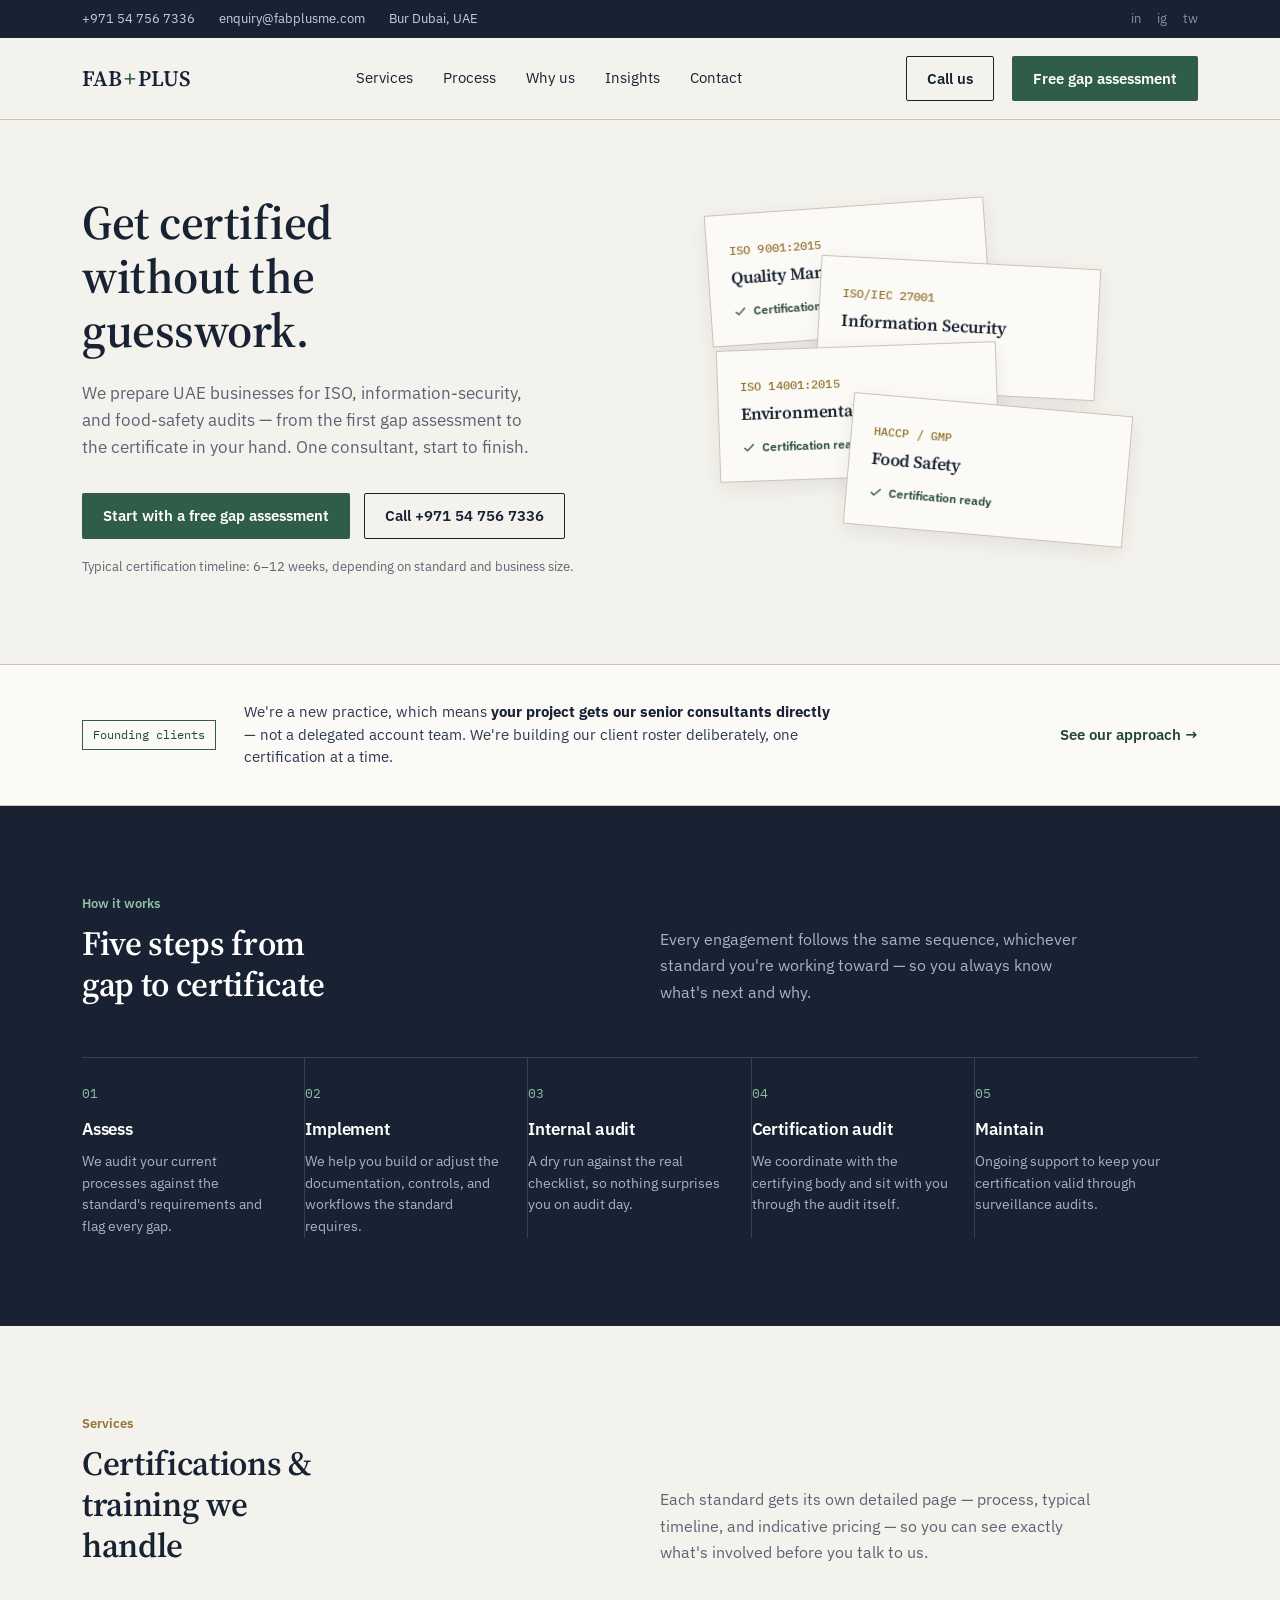
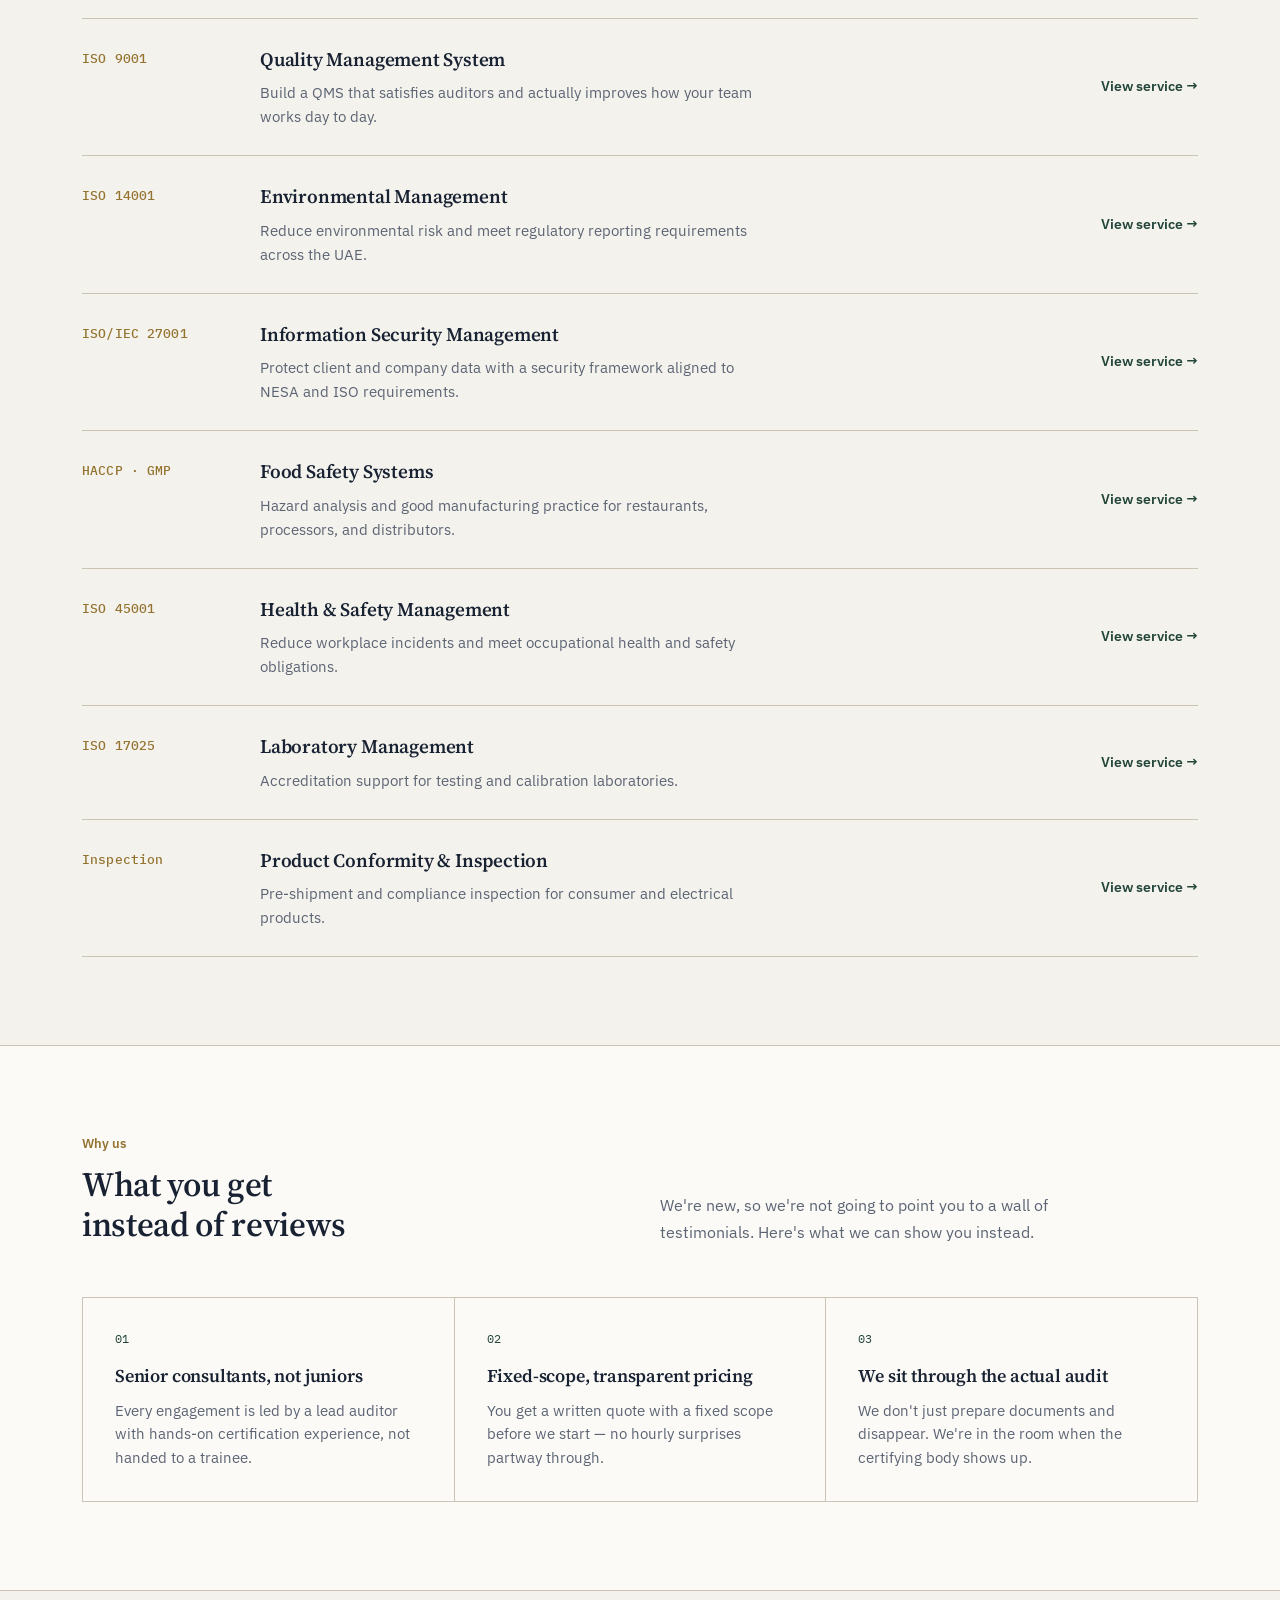
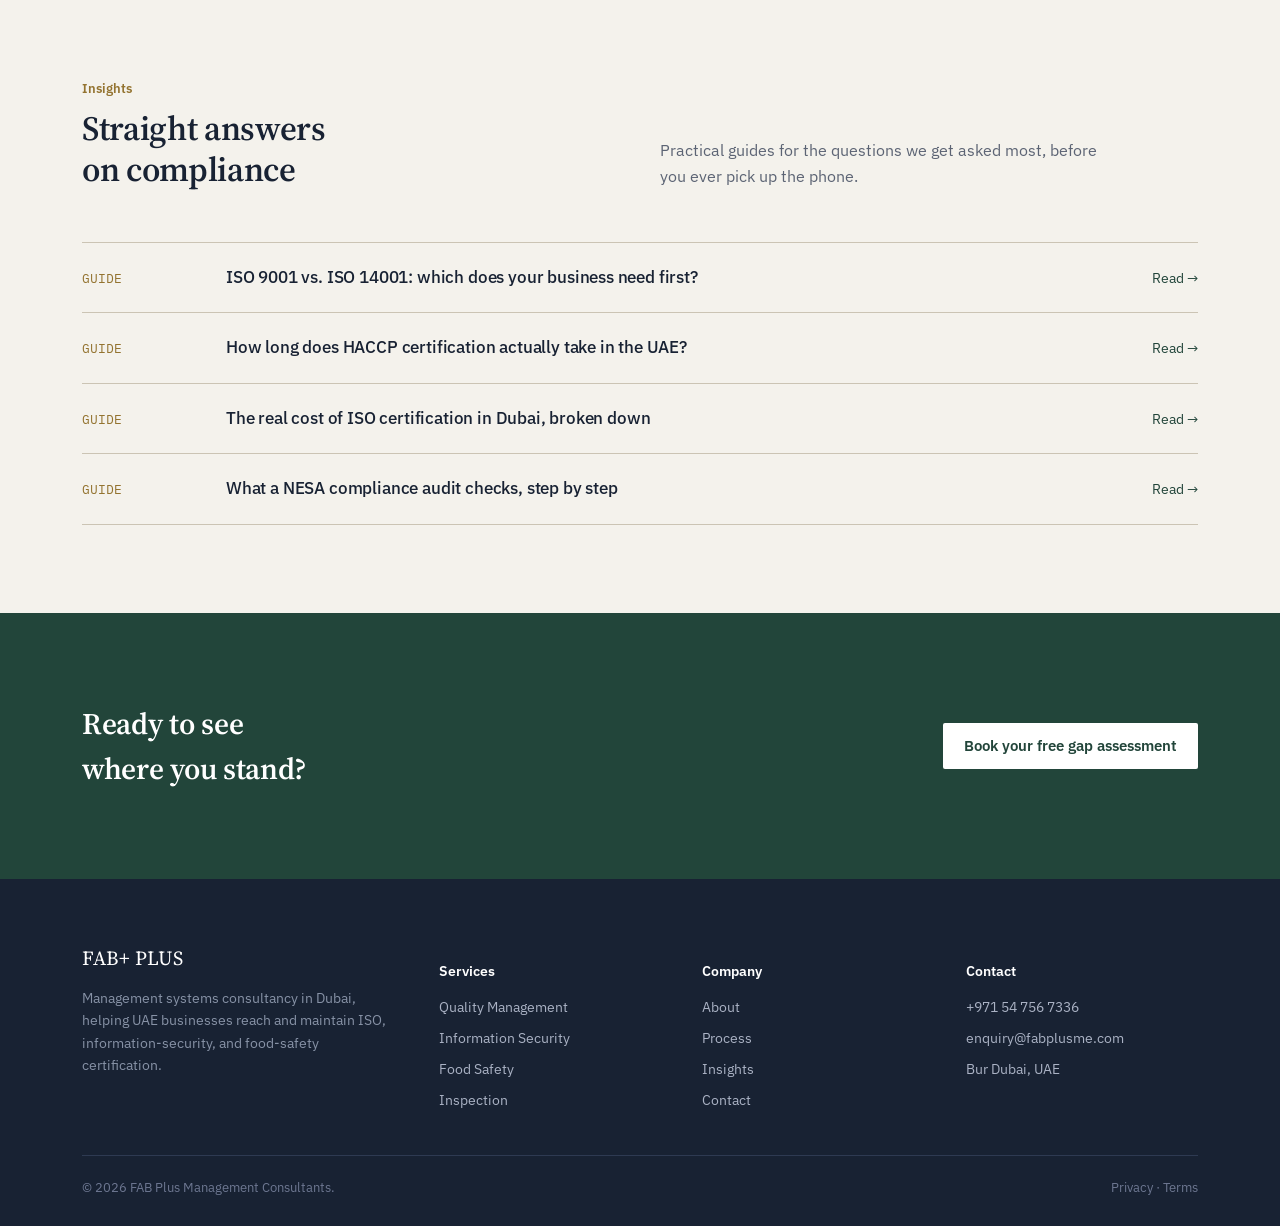
==== index.html @ d8e51ec4 "Add files via upload" ====
<!DOCTYPE html>
<html lang="en">
<head>
<meta charset="UTF-8">
<meta name="viewport" content="width=device-width, initial-scale=1">
<title>FAB Plus Management Consultants — ISO Certification &amp; Compliance, Dubai</title>
<style>
  @import url('https://fonts.googleapis.com/css2?family=Source+Serif+4:opsz,wght@8..60,400;8..60,500;8..60,600&family=IBM+Plex+Sans:wght@400;500;600&family=IBM+Plex+Mono:wght@500&display=swap');

  :root{
    --ink:#182233;
    --ink-soft:#2b3852;
    --paper:#F4F2EC;
    --paper-raised:#FBFAF6;
    --rule:#CBC4B4;
    --rule-soft:#DAD4C6;
    --green:#2F5D4A;
    --green-deep:#22453A;
    --brass:#93732F;
    --text-muted:#5C6474;
    --serif: "Source Serif 4", Georgia, serif;
    --sans: "IBM Plex Sans", -apple-system, sans-serif;
    --mono: "IBM Plex Mono", monospace;
    --maxw: 1180px;
  }

  *{box-sizing:border-box;}
  html{scroll-behavior:smooth;}
  body{
    margin:0;
    font-family:var(--sans);
    color:var(--ink);
    background:var(--paper);
    line-height:1.5;
    -webkit-font-smoothing:antialiased;
  }
  img,svg{display:block;max-width:100%;}
  a{color:inherit;}
  h1,h2,h3{font-family:var(--serif);font-weight:600;margin:0;letter-spacing:-0.01em;}
  p{margin:0;}
  .wrap{max-width:var(--maxw);margin:0 auto;padding:0 32px;}
  code, .code{font-family:var(--mono);font-weight:500;letter-spacing:0.01em;}

  a:focus-visible, button:focus-visible{
    outline:2px solid var(--green);
    outline-offset:3px;
  }

  @media (prefers-reduced-motion: reduce){
    *{animation:none !important; transition:none !important;}
  }

  /* ---------- Utility bar ---------- */
  .utility{
    background:var(--ink);
    color:#C9CFDC;
    font-size:13px;
  }
  .utility .wrap{
    display:flex;
    justify-content:space-between;
    align-items:center;
    padding-top:9px;
    padding-bottom:9px;
    flex-wrap:wrap;
    gap:8px;
  }
  .utility a{text-decoration:none;color:#C9CFDC;}
  .utility a:hover{color:#fff;}
  .utility-left{display:flex;gap:24px;flex-wrap:wrap;}
  .utility-right{display:flex;gap:16px;}
  .utility-right a{color:#8792A6;}
  .utility-right a:hover{color:#fff;}

  /* ---------- Header ---------- */
  header.main{
    background:var(--paper);
    border-bottom:1px solid var(--rule);
    position:sticky;
    top:0;
    z-index:50;
  }
  .nav{
    display:flex;
    align-items:center;
    justify-content:space-between;
    padding:18px 32px;
  }
  .logo{
    font-family:var(--serif);
    font-size:22px;
    font-weight:600;
    display:flex;
    align-items:baseline;
    gap:2px;
    text-decoration:none;
  }
  .logo .plus{color:var(--green);}
  .navlinks{
    display:flex;
    gap:30px;
    list-style:none;
    margin:0;padding:0;
    font-size:15px;
  }
  .navlinks a{text-decoration:none;}
  .navlinks a:hover{color:var(--green-deep);}
  .nav-cta{
    display:flex;align-items:center;gap:18px;
  }
  .btn{
    display:inline-block;
    font-family:var(--sans);
    font-size:14.5px;
    font-weight:600;
    padding:11px 20px;
    border-radius:2px;
    text-decoration:none;
    border:1px solid transparent;
    cursor:pointer;
  }
  .btn-primary{background:var(--green);color:#fff;}
  .btn-primary:hover{background:var(--green-deep);}
  .btn-ghost{background:transparent;border-color:var(--ink);color:var(--ink);}
  .btn-ghost:hover{background:var(--ink);color:#fff;}
  .menu-toggle{display:none;background:none;border:none;cursor:pointer;padding:6px;}
  .menu-toggle span{display:block;width:22px;height:2px;background:var(--ink);margin:5px 0;}

  /* ---------- Hero ---------- */
  .hero{
    padding:76px 0 88px;
    border-bottom:1px solid var(--rule);
  }
  .hero .wrap{
    display:grid;
    grid-template-columns:1.05fr 0.95fr;
    gap:64px;
    align-items:center;
  }
  .hero h1{
    font-size:48px;
    line-height:1.12;
    max-width:12ch;
  }
  .hero .sub{
    margin-top:22px;
    font-size:17px;
    color:var(--text-muted);
    max-width:46ch;
    line-height:1.6;
  }
  .hero .ctas{
    margin-top:32px;
    display:flex;
    gap:14px;
    flex-wrap:wrap;
  }
  .hero .fine{
    margin-top:18px;
    font-size:13px;
    color:var(--text-muted);
  }

  /* certificate stack */
  .cert-stack{
    position:relative;
    height:360px;
  }
  .cert-card{
    position:absolute;
    width:280px;
    background:var(--paper-raised);
    border:1px solid var(--rule);
    padding:22px 22px 20px;
    box-shadow:0 6px 18px rgba(24,34,51,0.08);
  }
  .cert-card .code{font-size:12px;color:var(--brass);}
  .cert-card h3{font-size:17px;margin-top:6px;line-height:1.3;}
  .cert-card .stamp{
    margin-top:14px;
    display:inline-flex;
    align-items:center;
    gap:6px;
    font-size:12px;
    color:var(--green-deep);
    font-weight:600;
  }
  .cert-card .stamp svg{width:14px;height:14px;}
  .cert-c1{top:0;left:10px;transform:rotate(-4deg);z-index:1;}
  .cert-c2{top:56px;left:120px;transform:rotate(3deg);z-index:2;}
  .cert-c3{top:140px;left:20px;transform:rotate(-2deg);z-index:3;}
  .cert-c4{top:198px;left:150px;transform:rotate(5deg);z-index:4;}

  @keyframes settle{
    from{opacity:0; transform:translateY(14px) rotate(var(--r,0deg));}
    to{opacity:1; transform:translateY(0) rotate(var(--r,0deg));}
  }
  .cert-c1{animation:settle .6s ease-out both; --r:-4deg;}
  .cert-c2{animation:settle .6s .08s ease-out both; --r:3deg;}
  .cert-c3{animation:settle .6s .16s ease-out both; --r:-2deg;}
  .cert-c4{animation:settle .6s .24s ease-out both; --r:5deg;}

  /* ---------- Founding client band ---------- */
  .founding{
    background:var(--paper-raised);
    border-bottom:1px solid var(--rule);
    padding:36px 0;
  }
  .founding .wrap{
    display:flex;
    align-items:center;
    gap:28px;
    flex-wrap:wrap;
  }
  .founding-mark{
    font-family:var(--mono);
    font-size:12px;
    color:var(--green-deep);
    border:1px solid var(--green);
    padding:5px 10px;
    white-space:nowrap;
  }
  .founding p{
    font-size:15px;
    color:var(--ink-soft);
    max-width:66ch;
  }
  .founding p strong{color:var(--ink);}
  .founding-link{
    margin-left:auto;
    font-size:14.5px;
    font-weight:600;
    color:var(--green-deep);
    text-decoration:none;
    white-space:nowrap;
  }
  .founding-link:hover{text-decoration:underline;}

  /* ---------- Section shell ---------- */
  section{padding:88px 0;}
  .section-head{
    display:grid;
    grid-template-columns:1fr 1fr;
    gap:40px;
    margin-bottom:52px;
    align-items:end;
  }
  .section-head h2{font-size:34px;line-height:1.2;max-width:16ch;}
  .section-head .desc{font-size:16px;color:var(--text-muted);line-height:1.65;max-width:44ch;}
  .eyebrow{
    font-size:13px;
    color:var(--brass);
    font-weight:600;
    margin-bottom:10px;
    display:block;
  }

  /* ---------- Process ---------- */
  .process{background:var(--ink);color:#E7E9EE;}
  .process .section-head h2{color:#fff;}
  .process .section-head .desc{color:#AAB2C4;}
  .process .eyebrow{color:#8FBFA6;}
  .steps{
    display:grid;
    grid-template-columns:repeat(5,1fr);
    gap:0;
    border-top:1px solid #333F55;
  }
  .step{
    padding:26px 20px 0 0;
    border-right:1px solid #333F55;
  }
  .step:last-child{border-right:none;}
  .step .num{
    font-family:var(--mono);
    font-size:13px;
    color:#8FBFA6;
    display:block;
    margin-bottom:14px;
  }
  .step h3{font-size:17px;color:#fff;font-weight:600;font-family:var(--sans);}
  .step p{margin-top:8px;font-size:14px;color:#AAB2C4;line-height:1.55;}

  /* ---------- Services register ---------- */
  .register{border-top:1px solid var(--rule);}
  .reg-row{
    display:grid;
    grid-template-columns:150px 1fr 220px;
    gap:28px;
    padding:26px 0;
    border-bottom:1px solid var(--rule);
    align-items:start;
  }
  .reg-row .code{font-size:13px;color:var(--brass);padding-top:4px;}
  .reg-row h3{font-size:19px;margin-bottom:8px;}
  .reg-row p{font-size:15px;color:var(--text-muted);max-width:56ch;line-height:1.6;}
  .reg-row .reg-link{
    justify-self:end;
    align-self:center;
    font-size:14px;
    font-weight:600;
    color:var(--green-deep);
    text-decoration:none;
    white-space:nowrap;
  }
  .reg-row .reg-link:hover{text-decoration:underline;}

  /* ---------- Why / differentiators ---------- */
  .why{background:var(--paper-raised);border-top:1px solid var(--rule);border-bottom:1px solid var(--rule);}
  .why-grid{
    display:grid;
    grid-template-columns:repeat(3,1fr);
    gap:1px;
    background:var(--rule);
    border:1px solid var(--rule);
  }
  .why-item{background:var(--paper-raised);padding:32px;}
  .why-item h3{font-size:18px;margin-bottom:10px;}
  .why-item p{font-size:14.5px;color:var(--text-muted);line-height:1.6;}
  .why-item .idx{font-family:var(--mono);font-size:12px;color:var(--green-deep);display:block;margin-bottom:14px;}

  /* ---------- Insights ---------- */
  .insights-list{border-top:1px solid var(--rule);}
  .insight-row{
    display:grid;
    grid-template-columns:120px 1fr auto;
    gap:24px;
    padding:22px 0;
    border-bottom:1px solid var(--rule);
    align-items:baseline;
    text-decoration:none;
    color:var(--ink);
  }
  .insight-row .tag{font-size:12.5px;color:var(--brass);font-family:var(--mono);}
  .insight-row h3{font-size:17px;font-weight:500;font-family:var(--sans);}
  .insight-row .arrow{color:var(--green-deep);font-size:14px;}
  .insight-row:hover h3{text-decoration:underline;}

  /* ---------- CTA band ---------- */
  .cta-band{
    background:var(--green-deep);
    color:#fff;
    text-align:left;
  }
  .cta-band .wrap{
    display:flex;
    justify-content:space-between;
    align-items:center;
    gap:24px;
    flex-wrap:wrap;
  }
  .cta-band h2{color:#fff;font-size:30px;max-width:16ch;}
  .cta-band .btn-primary{background:#fff;color:var(--green-deep);}
  .cta-band .btn-primary:hover{background:#EFEDE5;}

  /* ---------- Footer ---------- */
  footer{background:var(--ink);color:#AAB2C4;padding:64px 0 28px;font-size:14px;}
  .foot-grid{
    display:grid;
    grid-template-columns:1.4fr 1fr 1fr 1fr;
    gap:32px;
    padding-bottom:44px;
    border-bottom:1px solid #2E3A52;
  }
  footer h4{color:#fff;font-family:var(--sans);font-size:13.5px;font-weight:600;margin-bottom:16px;}
  footer .foot-brand{font-family:var(--serif);font-size:20px;color:#fff;margin-bottom:14px;}
  footer .foot-desc{max-width:38ch;line-height:1.6;color:#8792A6;}
  footer ul{list-style:none;margin:0;padding:0;display:flex;flex-direction:column;gap:10px;}
  footer a{text-decoration:none;color:#AAB2C4;}
  footer a:hover{color:#fff;}
  .foot-bottom{
    display:flex;justify-content:space-between;
    padding-top:22px;flex-wrap:wrap;gap:10px;
    color:#6D7791;font-size:13px;
  }

  /* ---------- Responsive ---------- */
  @media (max-width:920px){
    .navlinks, .nav-cta .btn-ghost{display:none;}
    .menu-toggle{display:block;}
    .hero .wrap{grid-template-columns:1fr;}
    .cert-stack{height:300px;margin-top:24px;}
    .section-head{grid-template-columns:1fr;}
    .steps{grid-template-columns:repeat(2,1fr);}
    .step{border-right:none;border-bottom:1px solid #333F55;padding-bottom:22px;}
    .why-grid{grid-template-columns:1fr;}
    .foot-grid{grid-template-columns:1fr 1fr;}
    .reg-row{grid-template-columns:1fr;gap:8px;}
    .reg-row .reg-link{justify-self:start;}
  }
  @media (max-width:600px){
    .hero h1{font-size:36px;}
    .wrap{padding:0 20px;}
    .steps{grid-template-columns:1fr;}
    .foot-grid{grid-template-columns:1fr;}
    .insight-row{grid-template-columns:1fr;gap:6px;}
    .cta-band .wrap{flex-direction:column;align-items:flex-start;}
  }
</style>
</head>
<body>

<div class="utility">
  <div class="wrap">
    <div class="utility-left">
      <a href="tel:+971547567336">+971 54 756 7336</a>
      <a href="mailto:enquiry@fabplusme.com">enquiry@fabplusme.com</a>
      <span>Bur Dubai, UAE</span>
    </div>
    <div class="utility-right">
      <a href="#" aria-label="LinkedIn">in</a>
      <a href="#" aria-label="Instagram">ig</a>
      <a href="#" aria-label="Twitter">tw</a>
    </div>
  </div>
</div>

<header class="main">
  <nav class="nav wrap">
    <a href="#" class="logo">FAB<span class="plus">+</span> PLUS</a>
    <ul class="navlinks">
      <li><a href="#services">Services</a></li>
      <li><a href="#process">Process</a></li>
      <li><a href="#why">Why us</a></li>
      <li><a href="#insights">Insights</a></li>
      <li><a href="#contact">Contact</a></li>
    </ul>
    <div class="nav-cta">
      <a href="#contact" class="btn btn-ghost">Call us</a>
      <a href="#contact" class="btn btn-primary">Free gap assessment</a>
    </div>
    <button class="menu-toggle" aria-label="Open menu"><span></span><span></span><span></span></button>
  </nav>
</header>

<section class="hero">
  <div class="wrap">
    <div>
      <h1>Get certified without the guesswork.</h1>
      <p class="sub">We prepare UAE businesses for ISO, information-security, and food-safety audits — from the first gap assessment to the certificate in your hand. One consultant, start to finish.</p>
      <div class="ctas">
        <a href="#contact" class="btn btn-primary">Start with a free gap assessment</a>
        <a href="tel:+971547567336" class="btn btn-ghost">Call +971 54 756 7336</a>
      </div>
      <p class="fine">Typical certification timeline: 6–12 weeks, depending on standard and business size.</p>
    </div>

    <div class="cert-stack" aria-hidden="true">
      <div class="cert-card cert-c1">
        <span class="code">ISO 9001:2015</span>
        <h3>Quality Management</h3>
        <span class="stamp"><svg viewBox="0 0 24 24" fill="none" stroke="currentColor" stroke-width="2"><path d="M20 6L9 17l-5-5"/></svg> Certification ready</span>
      </div>
      <div class="cert-card cert-c2">
        <span class="code">ISO/IEC 27001</span>
        <h3>Information Security</h3>
        <span class="stamp"><svg viewBox="0 0 24 24" fill="none" stroke="currentColor" stroke-width="2"><path d="M20 6L9 17l-5-5"/></svg> Certification ready</span>
      </div>
      <div class="cert-card cert-c3">
        <span class="code">ISO 14001:2015</span>
        <h3>Environmental Mgmt.</h3>
        <span class="stamp"><svg viewBox="0 0 24 24" fill="none" stroke="currentColor" stroke-width="2"><path d="M20 6L9 17l-5-5"/></svg> Certification ready</span>
      </div>
      <div class="cert-card cert-c4">
        <span class="code">HACCP / GMP</span>
        <h3>Food Safety</h3>
        <span class="stamp"><svg viewBox="0 0 24 24" fill="none" stroke="currentColor" stroke-width="2"><path d="M20 6L9 17l-5-5"/></svg> Certification ready</span>
      </div>
    </div>
  </div>
</section>

<div class="founding">
  <div class="wrap">
    <span class="founding-mark">Founding clients</span>
    <p>We're a new practice, which means <strong>your project gets our senior consultants directly</strong> — not a delegated account team. We're building our client roster deliberately, one certification at a time.</p>
    <a href="#contact" class="founding-link">See our approach →</a>
  </div>
</div>

<section id="process" class="process">
  <div class="wrap">
    <div class="section-head">
      <div><span class="eyebrow">How it works</span><h2>Five steps from gap to certificate</h2></div>
      <p class="desc">Every engagement follows the same sequence, whichever standard you're working toward — so you always know what's next and why.</p>
    </div>
    <div class="steps">
      <div class="step"><span class="num">01</span><h3>Assess</h3><p>We audit your current processes against the standard's requirements and flag every gap.</p></div>
      <div class="step"><span class="num">02</span><h3>Implement</h3><p>We help you build or adjust the documentation, controls, and workflows the standard requires.</p></div>
      <div class="step"><span class="num">03</span><h3>Internal audit</h3><p>A dry run against the real checklist, so nothing surprises you on audit day.</p></div>
      <div class="step"><span class="num">04</span><h3>Certification audit</h3><p>We coordinate with the certifying body and sit with you through the audit itself.</p></div>
      <div class="step"><span class="num">05</span><h3>Maintain</h3><p>Ongoing support to keep your certification valid through surveillance audits.</p></div>
    </div>
  </div>
</section>

<section id="services">
  <div class="wrap">
    <div class="section-head">
      <div><span class="eyebrow">Services</span><h2>Certifications &amp; training we handle</h2></div>
      <p class="desc">Each standard gets its own detailed page — process, typical timeline, and indicative pricing — so you can see exactly what's involved before you talk to us.</p>
    </div>
    <div class="register">
      <div class="reg-row">
        <span class="code">ISO 9001</span>
        <div><h3>Quality Management System</h3><p>Build a QMS that satisfies auditors and actually improves how your team works day to day.</p></div>
        <a href="#" class="reg-link">View service →</a>
      </div>
      <div class="reg-row">
        <span class="code">ISO 14001</span>
        <div><h3>Environmental Management</h3><p>Reduce environmental risk and meet regulatory reporting requirements across the UAE.</p></div>
        <a href="#" class="reg-link">View service →</a>
      </div>
      <div class="reg-row">
        <span class="code">ISO/IEC 27001</span>
        <div><h3>Information Security Management</h3><p>Protect client and company data with a security framework aligned to NESA and ISO requirements.</p></div>
        <a href="#" class="reg-link">View service →</a>
      </div>
      <div class="reg-row">
        <span class="code">HACCP · GMP</span>
        <div><h3>Food Safety Systems</h3><p>Hazard analysis and good manufacturing practice for restaurants, processors, and distributors.</p></div>
        <a href="#" class="reg-link">View service →</a>
      </div>
      <div class="reg-row">
        <span class="code">ISO 45001</span>
        <div><h3>Health &amp; Safety Management</h3><p>Reduce workplace incidents and meet occupational health and safety obligations.</p></div>
        <a href="#" class="reg-link">View service →</a>
      </div>
      <div class="reg-row">
        <span class="code">ISO 17025</span>
        <div><h3>Laboratory Management</h3><p>Accreditation support for testing and calibration laboratories.</p></div>
        <a href="#" class="reg-link">View service →</a>
      </div>
      <div class="reg-row">
        <span class="code">Inspection</span>
        <div><h3>Product Conformity &amp; Inspection</h3><p>Pre-shipment and compliance inspection for consumer and electrical products.</p></div>
        <a href="#" class="reg-link">View service →</a>
      </div>
    </div>
  </div>
</section>

<section id="why" class="why">
  <div class="wrap">
    <div class="section-head">
      <div><span class="eyebrow">Why us</span><h2>What you get instead of reviews</h2></div>
      <p class="desc">We're new, so we're not going to point you to a wall of testimonials. Here's what we can show you instead.</p>
    </div>
    <div class="why-grid">
      <div class="why-item">
        <span class="idx">01</span>
        <h3>Senior consultants, not juniors</h3>
        <p>Every engagement is led by a lead auditor with hands-on certification experience, not handed to a trainee.</p>
      </div>
      <div class="why-item">
        <span class="idx">02</span>
        <h3>Fixed-scope, transparent pricing</h3>
        <p>You get a written quote with a fixed scope before we start — no hourly surprises partway through.</p>
      </div>
      <div class="why-item">
        <span class="idx">03</span>
        <h3>We sit through the actual audit</h3>
        <p>We don't just prepare documents and disappear. We're in the room when the certifying body shows up.</p>
      </div>
    </div>
  </div>
</section>

<section id="insights">
  <div class="wrap">
    <div class="section-head">
      <div><span class="eyebrow">Insights</span><h2>Straight answers on compliance</h2></div>
      <p class="desc">Practical guides for the questions we get asked most, before you ever pick up the phone.</p>
    </div>
    <div class="insights-list">
      <a href="#" class="insight-row">
        <span class="tag">GUIDE</span>
        <h3>ISO 9001 vs. ISO 14001: which does your business need first?</h3>
        <span class="arrow">Read →</span>
      </a>
      <a href="#" class="insight-row">
        <span class="tag">GUIDE</span>
        <h3>How long does HACCP certification actually take in the UAE?</h3>
        <span class="arrow">Read →</span>
      </a>
      <a href="#" class="insight-row">
        <span class="tag">GUIDE</span>
        <h3>The real cost of ISO certification in Dubai, broken down</h3>
        <span class="arrow">Read →</span>
      </a>
      <a href="#" class="insight-row">
        <span class="tag">GUIDE</span>
        <h3>What a NESA compliance audit checks, step by step</h3>
        <span class="arrow">Read →</span>
      </a>
    </div>
  </div>
</section>

<section class="cta-band">
  <div class="wrap">
    <h2>Ready to see where you stand?</h2>
    <a href="#contact" class="btn btn-primary">Book your free gap assessment</a>
  </div>
</section>

<footer id="contact">
  <div class="wrap">
    <div class="foot-grid">
      <div>
        <div class="foot-brand">FAB+ PLUS</div>
        <p class="foot-desc">Management systems consultancy in Dubai, helping UAE businesses reach and maintain ISO, information-security, and food-safety certification.</p>
      </div>
      <div>
        <h4>Services</h4>
        <ul>
          <li><a href="#">Quality Management</a></li>
          <li><a href="#">Information Security</a></li>
          <li><a href="#">Food Safety</a></li>
          <li><a href="#">Inspection</a></li>
        </ul>
      </div>
      <div>
        <h4>Company</h4>
        <ul>
          <li><a href="#">About</a></li>
          <li><a href="#">Process</a></li>
          <li><a href="#">Insights</a></li>
          <li><a href="#">Contact</a></li>
        </ul>
      </div>
      <div>
        <h4>Contact</h4>
        <ul>
          <li><a href="tel:+971547567336">+971 54 756 7336</a></li>
          <li><a href="mailto:enquiry@fabplusme.com">enquiry@fabplusme.com</a></li>
          <li>Bur Dubai, UAE</li>
        </ul>
      </div>
    </div>
    <div class="foot-bottom">
      <span>© 2026 FAB Plus Management Consultants.</span>
      <span>Privacy · Terms</span>
    </div>
  </div>
</footer>

</body>
</html>
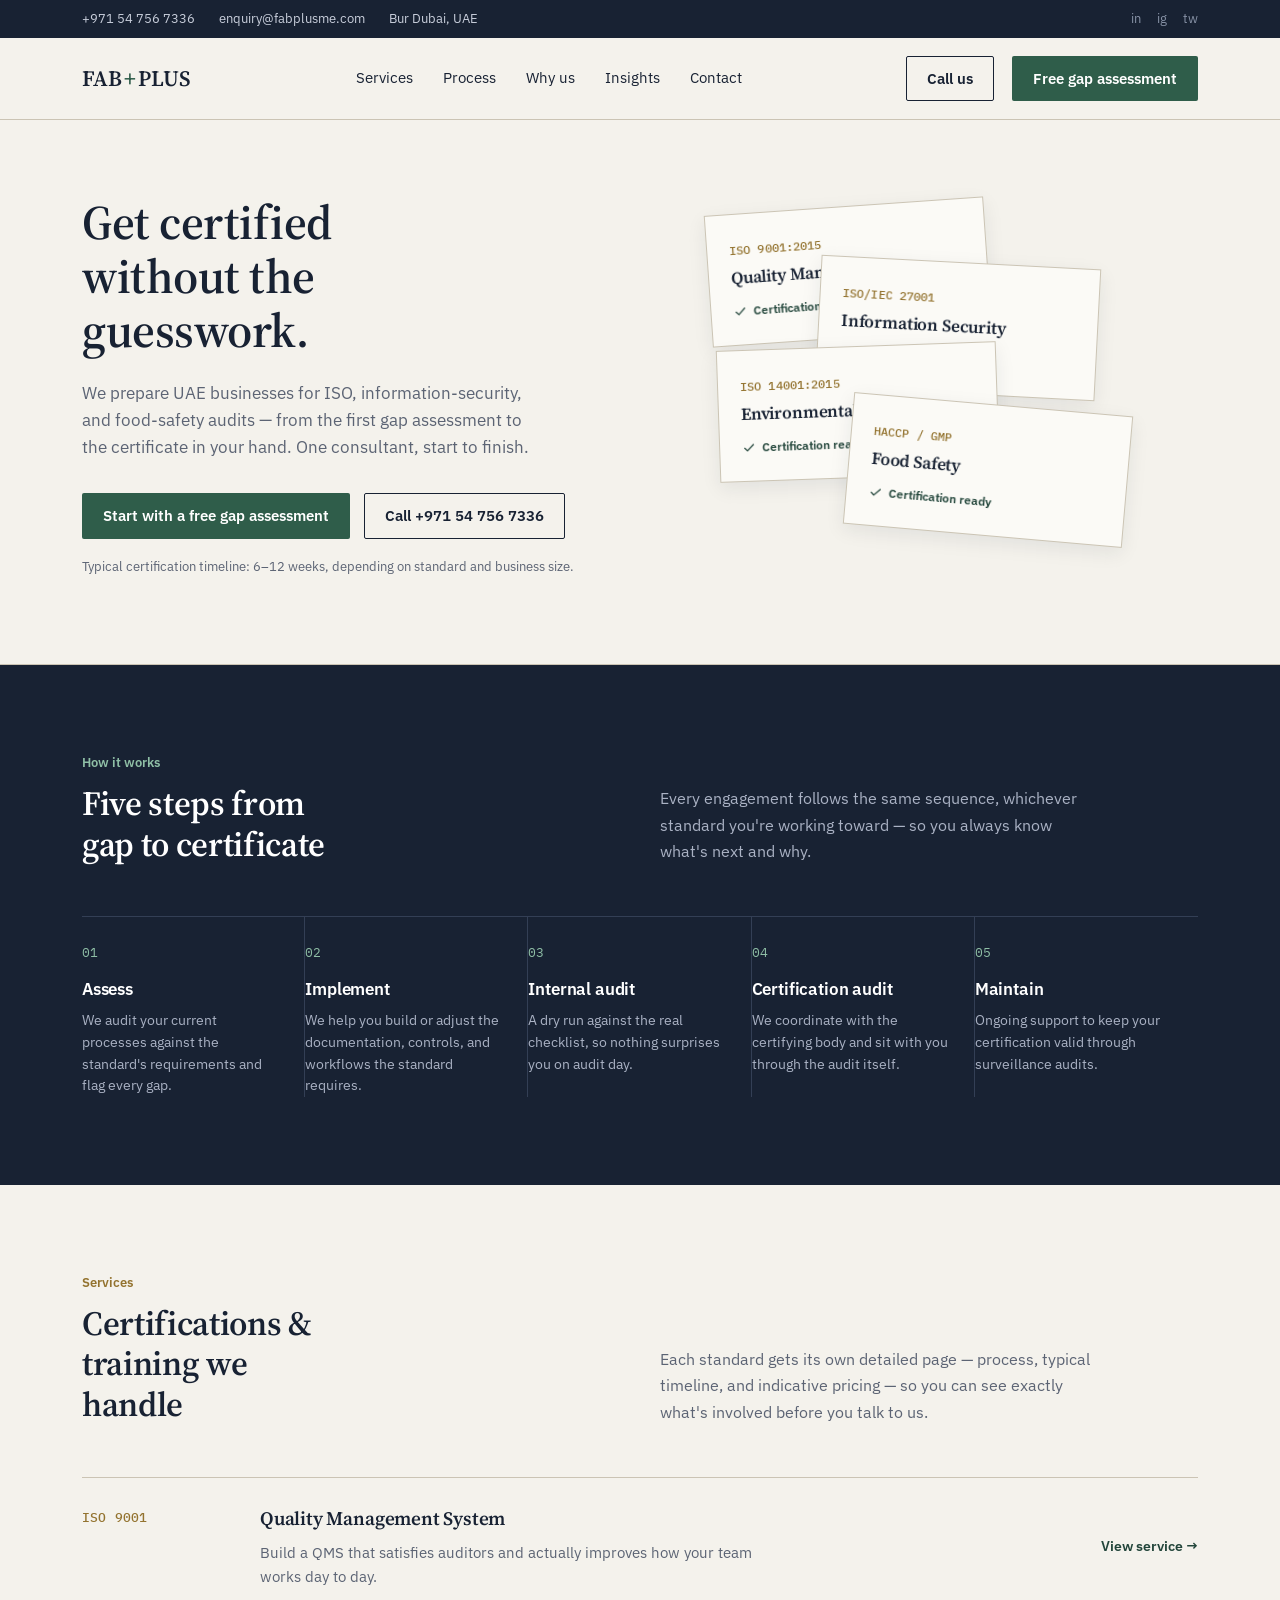
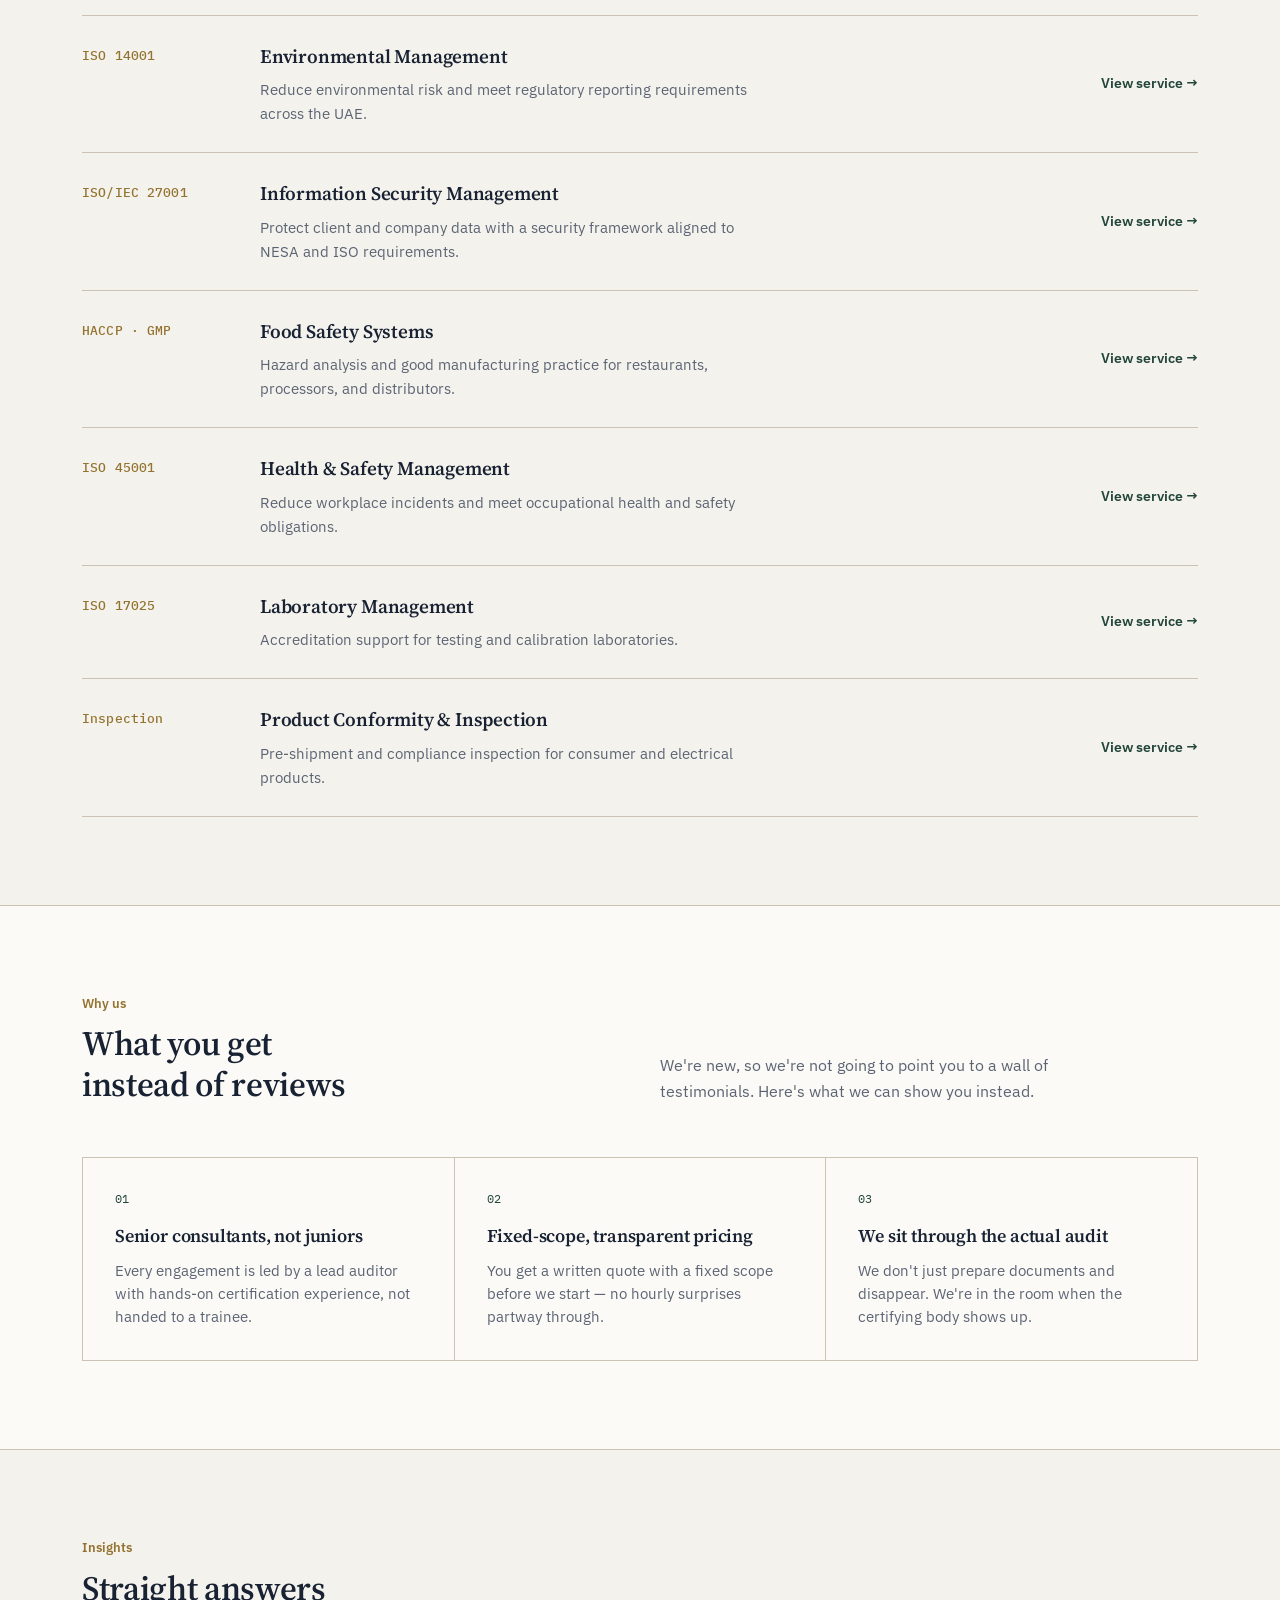
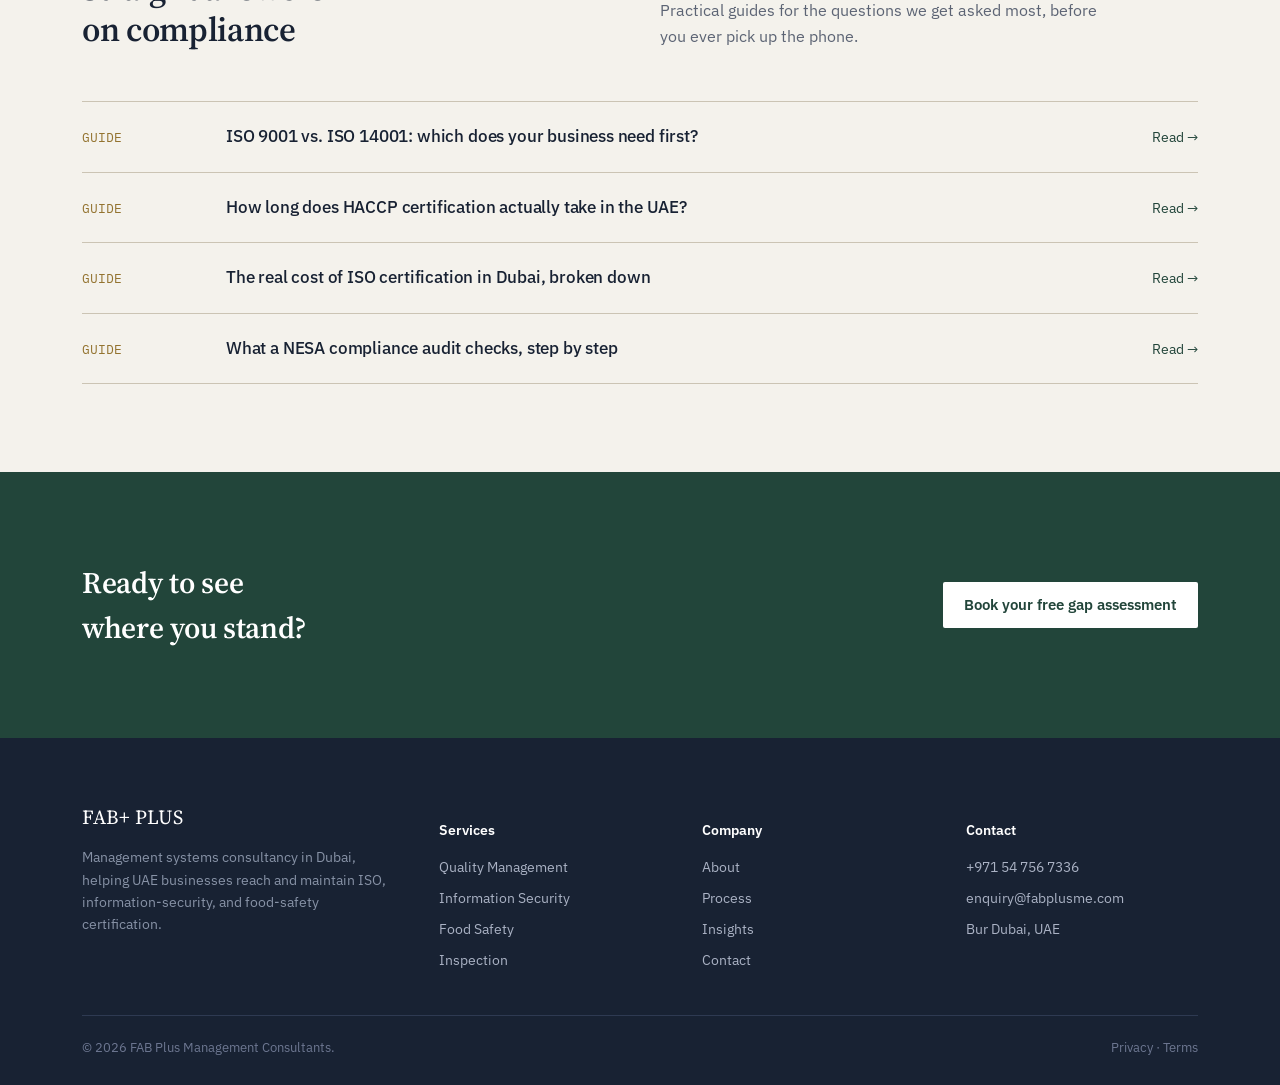
==== commit 6e489e70: "Add files via upload" ====
--- a/index.html
+++ b/index.html
@@ -4,399 +4,8 @@
 <meta charset="UTF-8">
 <meta name="viewport" content="width=device-width, initial-scale=1">
 <title>FAB Plus Management Consultants — ISO Certification &amp; Compliance, Dubai</title>
-<style>
-  @import url('https://fonts.googleapis.com/css2?family=Source+Serif+4:opsz,wght@8..60,400;8..60,500;8..60,600&family=IBM+Plex+Sans:wght@400;500;600&family=IBM+Plex+Mono:wght@500&display=swap');
-
-  :root{
-    --ink:#182233;
-    --ink-soft:#2b3852;
-    --paper:#F4F2EC;
-    --paper-raised:#FBFAF6;
-    --rule:#CBC4B4;
-    --rule-soft:#DAD4C6;
-    --green:#2F5D4A;
-    --green-deep:#22453A;
-    --brass:#93732F;
-    --text-muted:#5C6474;
-    --serif: "Source Serif 4", Georgia, serif;
-    --sans: "IBM Plex Sans", -apple-system, sans-serif;
-    --mono: "IBM Plex Mono", monospace;
-    --maxw: 1180px;
-  }
-
-  *{box-sizing:border-box;}
-  html{scroll-behavior:smooth;}
-  body{
-    margin:0;
-    font-family:var(--sans);
-    color:var(--ink);
-    background:var(--paper);
-    line-height:1.5;
-    -webkit-font-smoothing:antialiased;
-  }
-  img,svg{display:block;max-width:100%;}
-  a{color:inherit;}
-  h1,h2,h3{font-family:var(--serif);font-weight:600;margin:0;letter-spacing:-0.01em;}
-  p{margin:0;}
-  .wrap{max-width:var(--maxw);margin:0 auto;padding:0 32px;}
-  code, .code{font-family:var(--mono);font-weight:500;letter-spacing:0.01em;}
-
-  a:focus-visible, button:focus-visible{
-    outline:2px solid var(--green);
-    outline-offset:3px;
-  }
-
-  @media (prefers-reduced-motion: reduce){
-    *{animation:none !important; transition:none !important;}
-  }
-
-  /* ---------- Utility bar ---------- */
-  .utility{
-    background:var(--ink);
-    color:#C9CFDC;
-    font-size:13px;
-  }
-  .utility .wrap{
-    display:flex;
-    justify-content:space-between;
-    align-items:center;
-    padding-top:9px;
-    padding-bottom:9px;
-    flex-wrap:wrap;
-    gap:8px;
-  }
-  .utility a{text-decoration:none;color:#C9CFDC;}
-  .utility a:hover{color:#fff;}
-  .utility-left{display:flex;gap:24px;flex-wrap:wrap;}
-  .utility-right{display:flex;gap:16px;}
-  .utility-right a{color:#8792A6;}
-  .utility-right a:hover{color:#fff;}
-
-  /* ---------- Header ---------- */
-  header.main{
-    background:var(--paper);
-    border-bottom:1px solid var(--rule);
-    position:sticky;
-    top:0;
-    z-index:50;
-  }
-  .nav{
-    display:flex;
-    align-items:center;
-    justify-content:space-between;
-    padding:18px 32px;
-  }
-  .logo{
-    font-family:var(--serif);
-    font-size:22px;
-    font-weight:600;
-    display:flex;
-    align-items:baseline;
-    gap:2px;
-    text-decoration:none;
-  }
-  .logo .plus{color:var(--green);}
-  .navlinks{
-    display:flex;
-    gap:30px;
-    list-style:none;
-    margin:0;padding:0;
-    font-size:15px;
-  }
-  .navlinks a{text-decoration:none;}
-  .navlinks a:hover{color:var(--green-deep);}
-  .nav-cta{
-    display:flex;align-items:center;gap:18px;
-  }
-  .btn{
-    display:inline-block;
-    font-family:var(--sans);
-    font-size:14.5px;
-    font-weight:600;
-    padding:11px 20px;
-    border-radius:2px;
-    text-decoration:none;
-    border:1px solid transparent;
-    cursor:pointer;
-  }
-  .btn-primary{background:var(--green);color:#fff;}
-  .btn-primary:hover{background:var(--green-deep);}
-  .btn-ghost{background:transparent;border-color:var(--ink);color:var(--ink);}
-  .btn-ghost:hover{background:var(--ink);color:#fff;}
-  .menu-toggle{display:none;background:none;border:none;cursor:pointer;padding:6px;}
-  .menu-toggle span{display:block;width:22px;height:2px;background:var(--ink);margin:5px 0;}
-
-  /* ---------- Hero ---------- */
-  .hero{
-    padding:76px 0 88px;
-    border-bottom:1px solid var(--rule);
-  }
-  .hero .wrap{
-    display:grid;
-    grid-template-columns:1.05fr 0.95fr;
-    gap:64px;
-    align-items:center;
-  }
-  .hero h1{
-    font-size:48px;
-    line-height:1.12;
-    max-width:12ch;
-  }
-  .hero .sub{
-    margin-top:22px;
-    font-size:17px;
-    color:var(--text-muted);
-    max-width:46ch;
-    line-height:1.6;
-  }
-  .hero .ctas{
-    margin-top:32px;
-    display:flex;
-    gap:14px;
-    flex-wrap:wrap;
-  }
-  .hero .fine{
-    margin-top:18px;
-    font-size:13px;
-    color:var(--text-muted);
-  }
-
-  /* certificate stack */
-  .cert-stack{
-    position:relative;
-    height:360px;
-  }
-  .cert-card{
-    position:absolute;
-    width:280px;
-    background:var(--paper-raised);
-    border:1px solid var(--rule);
-    padding:22px 22px 20px;
-    box-shadow:0 6px 18px rgba(24,34,51,0.08);
-  }
-  .cert-card .code{font-size:12px;color:var(--brass);}
-  .cert-card h3{font-size:17px;margin-top:6px;line-height:1.3;}
-  .cert-card .stamp{
-    margin-top:14px;
-    display:inline-flex;
-    align-items:center;
-    gap:6px;
-    font-size:12px;
-    color:var(--green-deep);
-    font-weight:600;
-  }
-  .cert-card .stamp svg{width:14px;height:14px;}
-  .cert-c1{top:0;left:10px;transform:rotate(-4deg);z-index:1;}
-  .cert-c2{top:56px;left:120px;transform:rotate(3deg);z-index:2;}
-  .cert-c3{top:140px;left:20px;transform:rotate(-2deg);z-index:3;}
-  .cert-c4{top:198px;left:150px;transform:rotate(5deg);z-index:4;}
-
-  @keyframes settle{
-    from{opacity:0; transform:translateY(14px) rotate(var(--r,0deg));}
-    to{opacity:1; transform:translateY(0) rotate(var(--r,0deg));}
-  }
-  .cert-c1{animation:settle .6s ease-out both; --r:-4deg;}
-  .cert-c2{animation:settle .6s .08s ease-out both; --r:3deg;}
-  .cert-c3{animation:settle .6s .16s ease-out both; --r:-2deg;}
-  .cert-c4{animation:settle .6s .24s ease-out both; --r:5deg;}
-
-  /* ---------- Founding client band ---------- */
-  .founding{
-    background:var(--paper-raised);
-    border-bottom:1px solid var(--rule);
-    padding:36px 0;
-  }
-  .founding .wrap{
-    display:flex;
-    align-items:center;
-    gap:28px;
-    flex-wrap:wrap;
-  }
-  .founding-mark{
-    font-family:var(--mono);
-    font-size:12px;
-    color:var(--green-deep);
-    border:1px solid var(--green);
-    padding:5px 10px;
-    white-space:nowrap;
-  }
-  .founding p{
-    font-size:15px;
-    color:var(--ink-soft);
-    max-width:66ch;
-  }
-  .founding p strong{color:var(--ink);}
-  .founding-link{
-    margin-left:auto;
-    font-size:14.5px;
-    font-weight:600;
-    color:var(--green-deep);
-    text-decoration:none;
-    white-space:nowrap;
-  }
-  .founding-link:hover{text-decoration:underline;}
-
-  /* ---------- Section shell ---------- */
-  section{padding:88px 0;}
-  .section-head{
-    display:grid;
-    grid-template-columns:1fr 1fr;
-    gap:40px;
-    margin-bottom:52px;
-    align-items:end;
-  }
-  .section-head h2{font-size:34px;line-height:1.2;max-width:16ch;}
-  .section-head .desc{font-size:16px;color:var(--text-muted);line-height:1.65;max-width:44ch;}
-  .eyebrow{
-    font-size:13px;
-    color:var(--brass);
-    font-weight:600;
-    margin-bottom:10px;
-    display:block;
-  }
-
-  /* ---------- Process ---------- */
-  .process{background:var(--ink);color:#E7E9EE;}
-  .process .section-head h2{color:#fff;}
-  .process .section-head .desc{color:#AAB2C4;}
-  .process .eyebrow{color:#8FBFA6;}
-  .steps{
-    display:grid;
-    grid-template-columns:repeat(5,1fr);
-    gap:0;
-    border-top:1px solid #333F55;
-  }
-  .step{
-    padding:26px 20px 0 0;
-    border-right:1px solid #333F55;
-  }
-  .step:last-child{border-right:none;}
-  .step .num{
-    font-family:var(--mono);
-    font-size:13px;
-    color:#8FBFA6;
-    display:block;
-    margin-bottom:14px;
-  }
-  .step h3{font-size:17px;color:#fff;font-weight:600;font-family:var(--sans);}
-  .step p{margin-top:8px;font-size:14px;color:#AAB2C4;line-height:1.55;}
-
-  /* ---------- Services register ---------- */
-  .register{border-top:1px solid var(--rule);}
-  .reg-row{
-    display:grid;
-    grid-template-columns:150px 1fr 220px;
-    gap:28px;
-    padding:26px 0;
-    border-bottom:1px solid var(--rule);
-    align-items:start;
-  }
-  .reg-row .code{font-size:13px;color:var(--brass);padding-top:4px;}
-  .reg-row h3{font-size:19px;margin-bottom:8px;}
-  .reg-row p{font-size:15px;color:var(--text-muted);max-width:56ch;line-height:1.6;}
-  .reg-row .reg-link{
-    justify-self:end;
-    align-self:center;
-    font-size:14px;
-    font-weight:600;
-    color:var(--green-deep);
-    text-decoration:none;
-    white-space:nowrap;
-  }
-  .reg-row .reg-link:hover{text-decoration:underline;}
-
-  /* ---------- Why / differentiators ---------- */
-  .why{background:var(--paper-raised);border-top:1px solid var(--rule);border-bottom:1px solid var(--rule);}
-  .why-grid{
-    display:grid;
-    grid-template-columns:repeat(3,1fr);
-    gap:1px;
-    background:var(--rule);
-    border:1px solid var(--rule);
-  }
-  .why-item{background:var(--paper-raised);padding:32px;}
-  .why-item h3{font-size:18px;margin-bottom:10px;}
-  .why-item p{font-size:14.5px;color:var(--text-muted);line-height:1.6;}
-  .why-item .idx{font-family:var(--mono);font-size:12px;color:var(--green-deep);display:block;margin-bottom:14px;}
-
-  /* ---------- Insights ---------- */
-  .insights-list{border-top:1px solid var(--rule);}
-  .insight-row{
-    display:grid;
-    grid-template-columns:120px 1fr auto;
-    gap:24px;
-    padding:22px 0;
-    border-bottom:1px solid var(--rule);
-    align-items:baseline;
-    text-decoration:none;
-    color:var(--ink);
-  }
-  .insight-row .tag{font-size:12.5px;color:var(--brass);font-family:var(--mono);}
-  .insight-row h3{font-size:17px;font-weight:500;font-family:var(--sans);}
-  .insight-row .arrow{color:var(--green-deep);font-size:14px;}
-  .insight-row:hover h3{text-decoration:underline;}
-
-  /* ---------- CTA band ---------- */
-  .cta-band{
-    background:var(--green-deep);
-    color:#fff;
-    text-align:left;
-  }
-  .cta-band .wrap{
-    display:flex;
-    justify-content:space-between;
-    align-items:center;
-    gap:24px;
-    flex-wrap:wrap;
-  }
-  .cta-band h2{color:#fff;font-size:30px;max-width:16ch;}
-  .cta-band .btn-primary{background:#fff;color:var(--green-deep);}
-  .cta-band .btn-primary:hover{background:#EFEDE5;}
-
-  /* ---------- Footer ---------- */
-  footer{background:var(--ink);color:#AAB2C4;padding:64px 0 28px;font-size:14px;}
-  .foot-grid{
-    display:grid;
-    grid-template-columns:1.4fr 1fr 1fr 1fr;
-    gap:32px;
-    padding-bottom:44px;
-    border-bottom:1px solid #2E3A52;
-  }
-  footer h4{color:#fff;font-family:var(--sans);font-size:13.5px;font-weight:600;margin-bottom:16px;}
-  footer .foot-brand{font-family:var(--serif);font-size:20px;color:#fff;margin-bottom:14px;}
-  footer .foot-desc{max-width:38ch;line-height:1.6;color:#8792A6;}
-  footer ul{list-style:none;margin:0;padding:0;display:flex;flex-direction:column;gap:10px;}
-  footer a{text-decoration:none;color:#AAB2C4;}
-  footer a:hover{color:#fff;}
-  .foot-bottom{
-    display:flex;justify-content:space-between;
-    padding-top:22px;flex-wrap:wrap;gap:10px;
-    color:#6D7791;font-size:13px;
-  }
-
-  /* ---------- Responsive ---------- */
-  @media (max-width:920px){
-    .navlinks, .nav-cta .btn-ghost{display:none;}
-    .menu-toggle{display:block;}
-    .hero .wrap{grid-template-columns:1fr;}
-    .cert-stack{height:300px;margin-top:24px;}
-    .section-head{grid-template-columns:1fr;}
-    .steps{grid-template-columns:repeat(2,1fr);}
-    .step{border-right:none;border-bottom:1px solid #333F55;padding-bottom:22px;}
-    .why-grid{grid-template-columns:1fr;}
-    .foot-grid{grid-template-columns:1fr 1fr;}
-    .reg-row{grid-template-columns:1fr;gap:8px;}
-    .reg-row .reg-link{justify-self:start;}
-  }
-  @media (max-width:600px){
-    .hero h1{font-size:36px;}
-    .wrap{padding:0 20px;}
-    .steps{grid-template-columns:1fr;}
-    .foot-grid{grid-template-columns:1fr;}
-    .insight-row{grid-template-columns:1fr;gap:6px;}
-    .cta-band .wrap{flex-direction:column;align-items:flex-start;}
-  }
-</style>
+<meta name="description" content="ISO 9001, 14001, 27001, HACCP, and health & safety certification consulting for UAE businesses. Free gap assessment, senior consultants, fixed-scope pricing.">
+<link rel="stylesheet" href="assets/styles.css">
 </head>
 <body>
 
@@ -417,7 +26,7 @@
 
 <header class="main">
   <nav class="nav wrap">
-    <a href="#" class="logo">FAB<span class="plus">+</span> PLUS</a>
+    <a href="index.html" class="logo">FAB<span class="plus">+</span> PLUS</a>
     <ul class="navlinks">
       <li><a href="#services">Services</a></li>
       <li><a href="#process">Process</a></li>
@@ -429,9 +38,24 @@
       <a href="#contact" class="btn btn-ghost">Call us</a>
       <a href="#contact" class="btn btn-primary">Free gap assessment</a>
     </div>
-    <button class="menu-toggle" aria-label="Open menu"><span></span><span></span><span></span></button>
+    <button class="menu-toggle" id="menuToggle" aria-label="Open menu" aria-expanded="false" aria-controls="mobileDrawer">
+      <span></span><span></span><span></span>
+    </button>
   </nav>
 </header>
+
+<div class="drawer-backdrop" id="drawerBackdrop"></div>
+<nav class="mobile-drawer" id="mobileDrawer" aria-hidden="true">
+  <ul>
+    <li><a href="#services">Services</a></li>
+    <li><a href="#process">Process</a></li>
+    <li><a href="#why">Why us</a></li>
+    <li><a href="#insights">Insights</a></li>
+    <li><a href="#contact">Contact</a></li>
+  </ul>
+  <a href="tel:+971547567336" class="btn btn-ghost">Call +971 54 756 7336</a>
+  <a href="#contact" class="btn btn-primary">Free gap assessment</a>
+</nav>
 
 <section class="hero">
   <div class="wrap">
@@ -470,14 +94,6 @@
   </div>
 </section>
 
-<div class="founding">
-  <div class="wrap">
-    <span class="founding-mark">Founding clients</span>
-    <p>We're a new practice, which means <strong>your project gets our senior consultants directly</strong> — not a delegated account team. We're building our client roster deliberately, one certification at a time.</p>
-    <a href="#contact" class="founding-link">See our approach →</a>
-  </div>
-</div>
-
 <section id="process" class="process">
   <div class="wrap">
     <div class="section-head">
@@ -504,37 +120,37 @@
       <div class="reg-row">
         <span class="code">ISO 9001</span>
         <div><h3>Quality Management System</h3><p>Build a QMS that satisfies auditors and actually improves how your team works day to day.</p></div>
-        <a href="#" class="reg-link">View service →</a>
+        <a href="services/iso-9001.html" class="reg-link">View service →</a>
       </div>
       <div class="reg-row">
         <span class="code">ISO 14001</span>
         <div><h3>Environmental Management</h3><p>Reduce environmental risk and meet regulatory reporting requirements across the UAE.</p></div>
-        <a href="#" class="reg-link">View service →</a>
+        <a href="services/iso-14001.html" class="reg-link">View service →</a>
       </div>
       <div class="reg-row">
         <span class="code">ISO/IEC 27001</span>
         <div><h3>Information Security Management</h3><p>Protect client and company data with a security framework aligned to NESA and ISO requirements.</p></div>
-        <a href="#" class="reg-link">View service →</a>
+        <a href="services/iso-27001.html" class="reg-link">View service →</a>
       </div>
       <div class="reg-row">
         <span class="code">HACCP · GMP</span>
         <div><h3>Food Safety Systems</h3><p>Hazard analysis and good manufacturing practice for restaurants, processors, and distributors.</p></div>
-        <a href="#" class="reg-link">View service →</a>
+        <a href="services/haccp.html" class="reg-link">View service →</a>
       </div>
       <div class="reg-row">
         <span class="code">ISO 45001</span>
         <div><h3>Health &amp; Safety Management</h3><p>Reduce workplace incidents and meet occupational health and safety obligations.</p></div>
-        <a href="#" class="reg-link">View service →</a>
+        <a href="services/iso-45001.html" class="reg-link">View service →</a>
       </div>
       <div class="reg-row">
         <span class="code">ISO 17025</span>
         <div><h3>Laboratory Management</h3><p>Accreditation support for testing and calibration laboratories.</p></div>
-        <a href="#" class="reg-link">View service →</a>
+        <a href="services/iso-17025.html" class="reg-link">View service →</a>
       </div>
       <div class="reg-row">
         <span class="code">Inspection</span>
         <div><h3>Product Conformity &amp; Inspection</h3><p>Pre-shipment and compliance inspection for consumer and electrical products.</p></div>
-        <a href="#" class="reg-link">View service →</a>
+        <a href="services/inspection.html" class="reg-link">View service →</a>
       </div>
     </div>
   </div>
@@ -573,22 +189,22 @@
       <p class="desc">Practical guides for the questions we get asked most, before you ever pick up the phone.</p>
     </div>
     <div class="insights-list">
-      <a href="#" class="insight-row">
+      <a href="insights/iso-9001-vs-iso-14001.html" class="insight-row">
         <span class="tag">GUIDE</span>
         <h3>ISO 9001 vs. ISO 14001: which does your business need first?</h3>
         <span class="arrow">Read →</span>
       </a>
-      <a href="#" class="insight-row">
+      <a href="insights/haccp-certification-timeline.html" class="insight-row">
         <span class="tag">GUIDE</span>
         <h3>How long does HACCP certification actually take in the UAE?</h3>
         <span class="arrow">Read →</span>
       </a>
-      <a href="#" class="insight-row">
+      <a href="insights/cost-of-iso-certification-dubai.html" class="insight-row">
         <span class="tag">GUIDE</span>
         <h3>The real cost of ISO certification in Dubai, broken down</h3>
         <span class="arrow">Read →</span>
       </a>
-      <a href="#" class="insight-row">
+      <a href="insights/nesa-compliance-audit-checklist.html" class="insight-row">
         <span class="tag">GUIDE</span>
         <h3>What a NESA compliance audit checks, step by step</h3>
         <span class="arrow">Read →</span>
@@ -614,19 +230,19 @@
       <div>
         <h4>Services</h4>
         <ul>
-          <li><a href="#">Quality Management</a></li>
-          <li><a href="#">Information Security</a></li>
-          <li><a href="#">Food Safety</a></li>
-          <li><a href="#">Inspection</a></li>
+          <li><a href="services/iso-9001.html">Quality Management</a></li>
+          <li><a href="services/iso-27001.html">Information Security</a></li>
+          <li><a href="services/haccp.html">Food Safety</a></li>
+          <li><a href="services/inspection.html">Inspection</a></li>
         </ul>
       </div>
       <div>
         <h4>Company</h4>
         <ul>
-          <li><a href="#">About</a></li>
-          <li><a href="#">Process</a></li>
-          <li><a href="#">Insights</a></li>
-          <li><a href="#">Contact</a></li>
+          <li><a href="about.html">About</a></li>
+          <li><a href="#process">Process</a></li>
+          <li><a href="insights/index.html">Insights</a></li>
+          <li><a href="#contact">Contact</a></li>
         </ul>
       </div>
       <div>
@@ -645,5 +261,6 @@
   </div>
 </footer>
 
+<script src="assets/nav.js" defer></script>
 </body>
 </html>
--- a/assets/styles.css
+++ b/assets/styles.css
@@ -0,0 +1,462 @@
+  @import url('https://fonts.googleapis.com/css2?family=Source+Serif+4:opsz,wght@8..60,400;8..60,500;8..60,600&family=IBM+Plex+Sans:wght@400;500;600&family=IBM+Plex+Mono:wght@500&display=swap');
+
+  :root{
+    --ink:#182233;
+    --ink-soft:#2b3852;
+    --paper:#F4F2EC;
+    --paper-raised:#FBFAF6;
+    --rule:#CBC4B4;
+    --rule-soft:#DAD4C6;
+    --green:#2F5D4A;
+    --green-deep:#22453A;
+    --brass:#93732F;
+    --text-muted:#5C6474;
+    --serif: "Source Serif 4", Georgia, serif;
+    --sans: "IBM Plex Sans", -apple-system, sans-serif;
+    --mono: "IBM Plex Mono", monospace;
+    --maxw: 1180px;
+  }
+
+  *{box-sizing:border-box;}
+  html{scroll-behavior:smooth;}
+  body{
+    margin:0;
+    font-family:var(--sans);
+    color:var(--ink);
+    background:var(--paper);
+    line-height:1.5;
+    -webkit-font-smoothing:antialiased;
+  }
+  img,svg{display:block;max-width:100%;}
+  a{color:inherit;}
+  h1,h2,h3{font-family:var(--serif);font-weight:600;margin:0;letter-spacing:-0.01em;}
+  p{margin:0;}
+  .wrap{max-width:var(--maxw);margin:0 auto;padding:0 32px;}
+  code, .code{font-family:var(--mono);font-weight:500;letter-spacing:0.01em;}
+
+  a:focus-visible, button:focus-visible{
+    outline:2px solid var(--green);
+    outline-offset:3px;
+  }
+
+  @media (prefers-reduced-motion: reduce){
+    *{animation:none !important; transition:none !important;}
+  }
+
+  /* ---------- Utility bar ---------- */
+  .utility{
+    background:var(--ink);
+    color:#C9CFDC;
+    font-size:13px;
+  }
+  .utility .wrap{
+    display:flex;
+    justify-content:space-between;
+    align-items:center;
+    padding-top:9px;
+    padding-bottom:9px;
+    flex-wrap:wrap;
+    gap:8px;
+  }
+  .utility a{text-decoration:none;color:#C9CFDC;}
+  .utility a:hover{color:#fff;}
+  .utility-left{display:flex;gap:24px;flex-wrap:wrap;}
+  .utility-right{display:flex;gap:16px;}
+  .utility-right a{color:#8792A6;}
+  .utility-right a:hover{color:#fff;}
+
+  /* ---------- Header ---------- */
+  header.main{
+    background:var(--paper);
+    border-bottom:1px solid var(--rule);
+    position:sticky;
+    top:0;
+    z-index:50;
+  }
+  .nav{
+    display:flex;
+    align-items:center;
+    justify-content:space-between;
+    padding:18px 32px;
+  }
+  .logo{
+    font-family:var(--serif);
+    font-size:22px;
+    font-weight:600;
+    display:flex;
+    align-items:baseline;
+    gap:2px;
+    text-decoration:none;
+  }
+  .logo .plus{color:var(--green);}
+  .navlinks{
+    display:flex;
+    gap:30px;
+    list-style:none;
+    margin:0;padding:0;
+    font-size:15px;
+  }
+  .navlinks a{text-decoration:none;}
+  .navlinks a:hover{color:var(--green-deep);}
+  .nav-cta{
+    display:flex;align-items:center;gap:18px;
+  }
+  .btn{
+    display:inline-block;
+    font-family:var(--sans);
+    font-size:14.5px;
+    font-weight:600;
+    padding:11px 20px;
+    border-radius:2px;
+    text-decoration:none;
+    border:1px solid transparent;
+    cursor:pointer;
+  }
+  .btn-primary{background:var(--green);color:#fff;}
+  .btn-primary:hover{background:var(--green-deep);}
+  .btn-ghost{background:transparent;border-color:var(--ink);color:var(--ink);}
+  .btn-ghost:hover{background:var(--ink);color:#fff;}
+  .menu-toggle{display:none;background:none;border:none;cursor:pointer;padding:6px;position:relative;z-index:60;}
+  .menu-toggle span{display:block;width:22px;height:2px;background:var(--ink);margin:5px 0;transition:transform .2s ease, opacity .2s ease;}
+  .menu-toggle.is-open span:nth-child(1){transform:translateY(7px) rotate(45deg);}
+  .menu-toggle.is-open span:nth-child(2){opacity:0;}
+  .menu-toggle.is-open span:nth-child(3){transform:translateY(-7px) rotate(-45deg);}
+
+  .mobile-drawer{
+    display:none;
+    position:fixed;
+    top:0; right:0;
+    width:78%;
+    max-width:320px;
+    height:100%;
+    background:var(--paper-raised);
+    border-left:1px solid var(--rule);
+    box-shadow:-8px 0 24px rgba(24,34,51,0.12);
+    padding:90px 28px 28px;
+    transform:translateX(100%);
+    transition:transform .25s ease;
+    z-index:55;
+  }
+  .mobile-drawer.is-open{transform:translateX(0);}
+  .mobile-drawer ul{list-style:none;margin:0 0 28px;padding:0;display:flex;flex-direction:column;gap:22px;}
+  .mobile-drawer a{text-decoration:none;font-size:17px;color:var(--ink);}
+  .mobile-drawer .btn{width:100%;text-align:center;margin-bottom:12px;}
+  .drawer-backdrop{
+    display:none;
+    position:fixed;inset:0;
+    background:rgba(24,34,51,0.35);
+    z-index:54;
+  }
+  .drawer-backdrop.is-open{display:block;}
+
+  /* ---------- Hero ---------- */
+  .hero{
+    padding:76px 0 88px;
+    border-bottom:1px solid var(--rule);
+  }
+  .hero .wrap{
+    display:grid;
+    grid-template-columns:1.05fr 0.95fr;
+    gap:64px;
+    align-items:center;
+  }
+  .hero h1{
+    font-size:48px;
+    line-height:1.12;
+    max-width:12ch;
+  }
+  .hero .sub{
+    margin-top:22px;
+    font-size:17px;
+    color:var(--text-muted);
+    max-width:46ch;
+    line-height:1.6;
+  }
+  .hero .ctas{
+    margin-top:32px;
+    display:flex;
+    gap:14px;
+    flex-wrap:wrap;
+  }
+  .hero .fine{
+    margin-top:18px;
+    font-size:13px;
+    color:var(--text-muted);
+  }
+
+  /* certificate stack */
+  .cert-stack{
+    position:relative;
+    height:360px;
+  }
+  .cert-card{
+    position:absolute;
+    width:280px;
+    background:var(--paper-raised);
+    border:1px solid var(--rule);
+    padding:22px 22px 20px;
+    box-shadow:0 6px 18px rgba(24,34,51,0.08);
+  }
+  .cert-card .code{font-size:12px;color:var(--brass);}
+  .cert-card h3{font-size:17px;margin-top:6px;line-height:1.3;}
+  .cert-card .stamp{
+    margin-top:14px;
+    display:inline-flex;
+    align-items:center;
+    gap:6px;
+    font-size:12px;
+    color:var(--green-deep);
+    font-weight:600;
+  }
+  .cert-card .stamp svg{width:14px;height:14px;}
+  .cert-c1{top:0;left:10px;transform:rotate(-4deg);z-index:1;}
+  .cert-c2{top:56px;left:120px;transform:rotate(3deg);z-index:2;}
+  .cert-c3{top:140px;left:20px;transform:rotate(-2deg);z-index:3;}
+  .cert-c4{top:198px;left:150px;transform:rotate(5deg);z-index:4;}
+
+  @keyframes settle{
+    from{opacity:0; transform:translateY(14px) rotate(var(--r,0deg));}
+    to{opacity:1; transform:translateY(0) rotate(var(--r,0deg));}
+  }
+  .cert-c1{animation:settle .6s ease-out both; --r:-4deg;}
+  .cert-c2{animation:settle .6s .08s ease-out both; --r:3deg;}
+  .cert-c3{animation:settle .6s .16s ease-out both; --r:-2deg;}
+  .cert-c4{animation:settle .6s .24s ease-out both; --r:5deg;}
+
+  /* ---------- Section shell ---------- */
+  section{padding:88px 0;}
+  .section-head{
+    display:grid;
+    grid-template-columns:1fr 1fr;
+    gap:40px;
+    margin-bottom:52px;
+    align-items:end;
+  }
+  .section-head h2{font-size:34px;line-height:1.2;max-width:16ch;}
+  .section-head .desc{font-size:16px;color:var(--text-muted);line-height:1.65;max-width:44ch;}
+  .eyebrow{
+    font-size:13px;
+    color:var(--brass);
+    font-weight:600;
+    margin-bottom:10px;
+    display:block;
+  }
+
+  /* ---------- Process ---------- */
+  .process{background:var(--ink);color:#E7E9EE;}
+  .process .section-head h2{color:#fff;}
+  .process .section-head .desc{color:#AAB2C4;}
+  .process .eyebrow{color:#8FBFA6;}
+  .steps{
+    display:grid;
+    grid-template-columns:repeat(5,1fr);
+    gap:0;
+    border-top:1px solid #333F55;
+  }
+  .step{
+    padding:26px 20px 0 0;
+    border-right:1px solid #333F55;
+  }
+  .step:last-child{border-right:none;}
+  .step .num{
+    font-family:var(--mono);
+    font-size:13px;
+    color:#8FBFA6;
+    display:block;
+    margin-bottom:14px;
+  }
+  .step h3{font-size:17px;color:#fff;font-weight:600;font-family:var(--sans);}
+  .step p{margin-top:8px;font-size:14px;color:#AAB2C4;line-height:1.55;}
+
+  /* ---------- Services register ---------- */
+  .register{border-top:1px solid var(--rule);}
+  .reg-row{
+    display:grid;
+    grid-template-columns:150px 1fr 220px;
+    gap:28px;
+    padding:26px 0;
+    border-bottom:1px solid var(--rule);
+    align-items:start;
+  }
+  .reg-row .code{font-size:13px;color:var(--brass);padding-top:4px;}
+  .reg-row h3{font-size:19px;margin-bottom:8px;}
+  .reg-row p{font-size:15px;color:var(--text-muted);max-width:56ch;line-height:1.6;}
+  .reg-row .reg-link{
+    justify-self:end;
+    align-self:center;
+    font-size:14px;
+    font-weight:600;
+    color:var(--green-deep);
+    text-decoration:none;
+    white-space:nowrap;
+  }
+  .reg-row .reg-link:hover{text-decoration:underline;}
+
+  /* ---------- Why / differentiators ---------- */
+  .why{background:var(--paper-raised);border-top:1px solid var(--rule);border-bottom:1px solid var(--rule);}
+  .why-grid{
+    display:grid;
+    grid-template-columns:repeat(3,1fr);
+    gap:1px;
+    background:var(--rule);
+    border:1px solid var(--rule);
+  }
+  .why-item{background:var(--paper-raised);padding:32px;}
+  .why-item h3{font-size:18px;margin-bottom:10px;}
+  .why-item p{font-size:14.5px;color:var(--text-muted);line-height:1.6;}
+  .why-item .idx{font-family:var(--mono);font-size:12px;color:var(--green-deep);display:block;margin-bottom:14px;}
+
+  /* ---------- Insights ---------- */
+  .insights-list{border-top:1px solid var(--rule);}
+  .insight-row{
+    display:grid;
+    grid-template-columns:120px 1fr auto;
+    gap:24px;
+    padding:22px 0;
+    border-bottom:1px solid var(--rule);
+    align-items:baseline;
+    text-decoration:none;
+    color:var(--ink);
+  }
+  .insight-row .tag{font-size:12.5px;color:var(--brass);font-family:var(--mono);}
+  .insight-row h3{font-size:17px;font-weight:500;font-family:var(--sans);}
+  .insight-row .arrow{color:var(--green-deep);font-size:14px;}
+  .insight-row:hover h3{text-decoration:underline;}
+
+  /* ---------- CTA band ---------- */
+  .cta-band{
+    background:var(--green-deep);
+    color:#fff;
+    text-align:left;
+  }
+  .cta-band .wrap{
+    display:flex;
+    justify-content:space-between;
+    align-items:center;
+    gap:24px;
+    flex-wrap:wrap;
+  }
+  .cta-band h2{color:#fff;font-size:30px;max-width:16ch;}
+  .cta-band .btn-primary{background:#fff;color:var(--green-deep);}
+  .cta-band .btn-primary:hover{background:#EFEDE5;}
+
+  /* ---------- Footer ---------- */
+  footer{background:var(--ink);color:#AAB2C4;padding:64px 0 28px;font-size:14px;}
+  .foot-grid{
+    display:grid;
+    grid-template-columns:1.4fr 1fr 1fr 1fr;
+    gap:32px;
+    padding-bottom:44px;
+    border-bottom:1px solid #2E3A52;
+  }
+  footer h4{color:#fff;font-family:var(--sans);font-size:13.5px;font-weight:600;margin-bottom:16px;}
+  footer .foot-brand{font-family:var(--serif);font-size:20px;color:#fff;margin-bottom:14px;}
+  footer .foot-desc{max-width:38ch;line-height:1.6;color:#8792A6;}
+  footer ul{list-style:none;margin:0;padding:0;display:flex;flex-direction:column;gap:10px;}
+  footer a{text-decoration:none;color:#AAB2C4;}
+  footer a:hover{color:#fff;}
+  .foot-bottom{
+    display:flex;justify-content:space-between;
+    padding-top:22px;flex-wrap:wrap;gap:10px;
+    color:#6D7791;font-size:13px;
+  }
+
+  /* ---------- Responsive ---------- */
+  @media (max-width:920px){
+    .navlinks, .nav-cta .btn-ghost{display:none;}
+    .menu-toggle{display:block;}
+    .hero .wrap{grid-template-columns:1fr;}
+    .cert-stack{height:300px;margin-top:24px;}
+    .section-head{grid-template-columns:1fr;}
+    .steps{grid-template-columns:repeat(2,1fr);}
+    .step{border-right:none;border-bottom:1px solid #333F55;padding-bottom:22px;}
+    .why-grid{grid-template-columns:1fr;}
+    .foot-grid{grid-template-columns:1fr 1fr;}
+    .reg-row{grid-template-columns:1fr;gap:8px;}
+    .reg-row .reg-link{justify-self:start;}
+  }
+  @media (max-width:600px){
+    .hero h1{font-size:36px;}
+    .wrap{padding:0 20px;}
+    .steps{grid-template-columns:1fr;}
+    .foot-grid{grid-template-columns:1fr;}
+    .insight-row{grid-template-columns:1fr;gap:6px;}
+    .cta-band .wrap{flex-direction:column;align-items:flex-start;}
+  }
+
+  /* ================= Service page components ================= */
+
+  .breadcrumb{
+    border-bottom:1px solid var(--rule);
+    padding:16px 0;
+    font-size:13.5px;
+    color:var(--text-muted);
+  }
+  .breadcrumb a{text-decoration:none;color:var(--text-muted);}
+  .breadcrumb a:hover{color:var(--green-deep);}
+  .breadcrumb .sep{margin:0 8px;color:var(--rule);}
+  .breadcrumb .current{color:var(--ink);}
+
+  .service-hero{padding:64px 0 80px;border-bottom:1px solid var(--rule);}
+  .service-hero .wrap{display:grid;grid-template-columns:1.15fr 0.85fr;gap:56px;align-items:start;}
+  .service-hero .eyebrow-code{
+    font-family:var(--mono);font-size:13px;color:var(--brass);
+    display:inline-block;margin-bottom:14px;
+  }
+  .service-hero h1{font-size:42px;line-height:1.15;max-width:16ch;}
+  .service-hero .sub{margin-top:20px;font-size:16.5px;color:var(--text-muted);max-width:52ch;line-height:1.65;}
+  .service-hero .ctas{margin-top:30px;display:flex;gap:14px;flex-wrap:wrap;}
+
+  .fact-panel{
+    background:var(--paper-raised);
+    border:1px solid var(--rule);
+    padding:28px;
+  }
+  .fact-panel h3{font-size:14px;font-family:var(--sans);font-weight:600;color:var(--text-muted);text-transform:uppercase;letter-spacing:0.04em;margin-bottom:18px;}
+  .fact-row{display:flex;justify-content:space-between;gap:16px;padding:13px 0;border-bottom:1px solid var(--rule-soft);font-size:14.5px;}
+  .fact-row:last-child{border-bottom:none;}
+  .fact-row .k{color:var(--text-muted);}
+  .fact-row .v{font-weight:600;text-align:right;}
+
+  .benefits-grid{
+    display:grid;grid-template-columns:repeat(4,1fr);gap:1px;
+    background:var(--rule);border:1px solid var(--rule);
+  }
+  .benefit-item{background:var(--paper-raised);padding:28px 24px;}
+  .benefit-item .idx{font-family:var(--mono);font-size:12px;color:var(--green-deep);display:block;margin-bottom:12px;}
+  .benefit-item h3{font-size:16.5px;margin-bottom:8px;}
+  .benefit-item p{font-size:14px;color:var(--text-muted);line-height:1.55;}
+
+  .faq{border-top:1px solid var(--rule);}
+  .faq-item{border-bottom:1px solid var(--rule);}
+  .faq-q{
+    width:100%;text-align:left;background:none;border:none;cursor:pointer;
+    display:flex;justify-content:space-between;align-items:center;gap:20px;
+    padding:22px 0;font-family:var(--sans);font-size:16.5px;font-weight:600;color:var(--ink);
+  }
+  .faq-q .plus{font-family:var(--mono);font-size:18px;color:var(--green-deep);transition:transform .2s ease;flex-shrink:0;}
+  .faq-item.is-open .faq-q .plus{transform:rotate(45deg);}
+  .faq-a{
+    max-height:0;overflow:hidden;transition:max-height .25s ease;
+  }
+  .faq-a p{font-size:15px;color:var(--text-muted);line-height:1.65;padding-bottom:22px;max-width:70ch;}
+  .faq-item.is-open .faq-a{max-height:400px;}
+
+  .related{background:var(--paper-raised);border-top:1px solid var(--rule);border-bottom:1px solid var(--rule);}
+  .related-grid{display:grid;grid-template-columns:repeat(3,1fr);gap:20px;}
+  .related-card{
+    background:var(--paper);border:1px solid var(--rule);padding:22px;text-decoration:none;color:var(--ink);
+  }
+  .related-card .code{font-size:12px;color:var(--brass);}
+  .related-card h3{font-size:16px;margin-top:6px;}
+  .related-card:hover{border-color:var(--green);}
+
+  @media (max-width:920px){
+    .service-hero .wrap{grid-template-columns:1fr;}
+    .benefits-grid{grid-template-columns:repeat(2,1fr);}
+    .related-grid{grid-template-columns:1fr;}
+  }
+  @media (max-width:600px){
+    .service-hero h1{font-size:32px;}
+    .benefits-grid{grid-template-columns:1fr;}
+  }
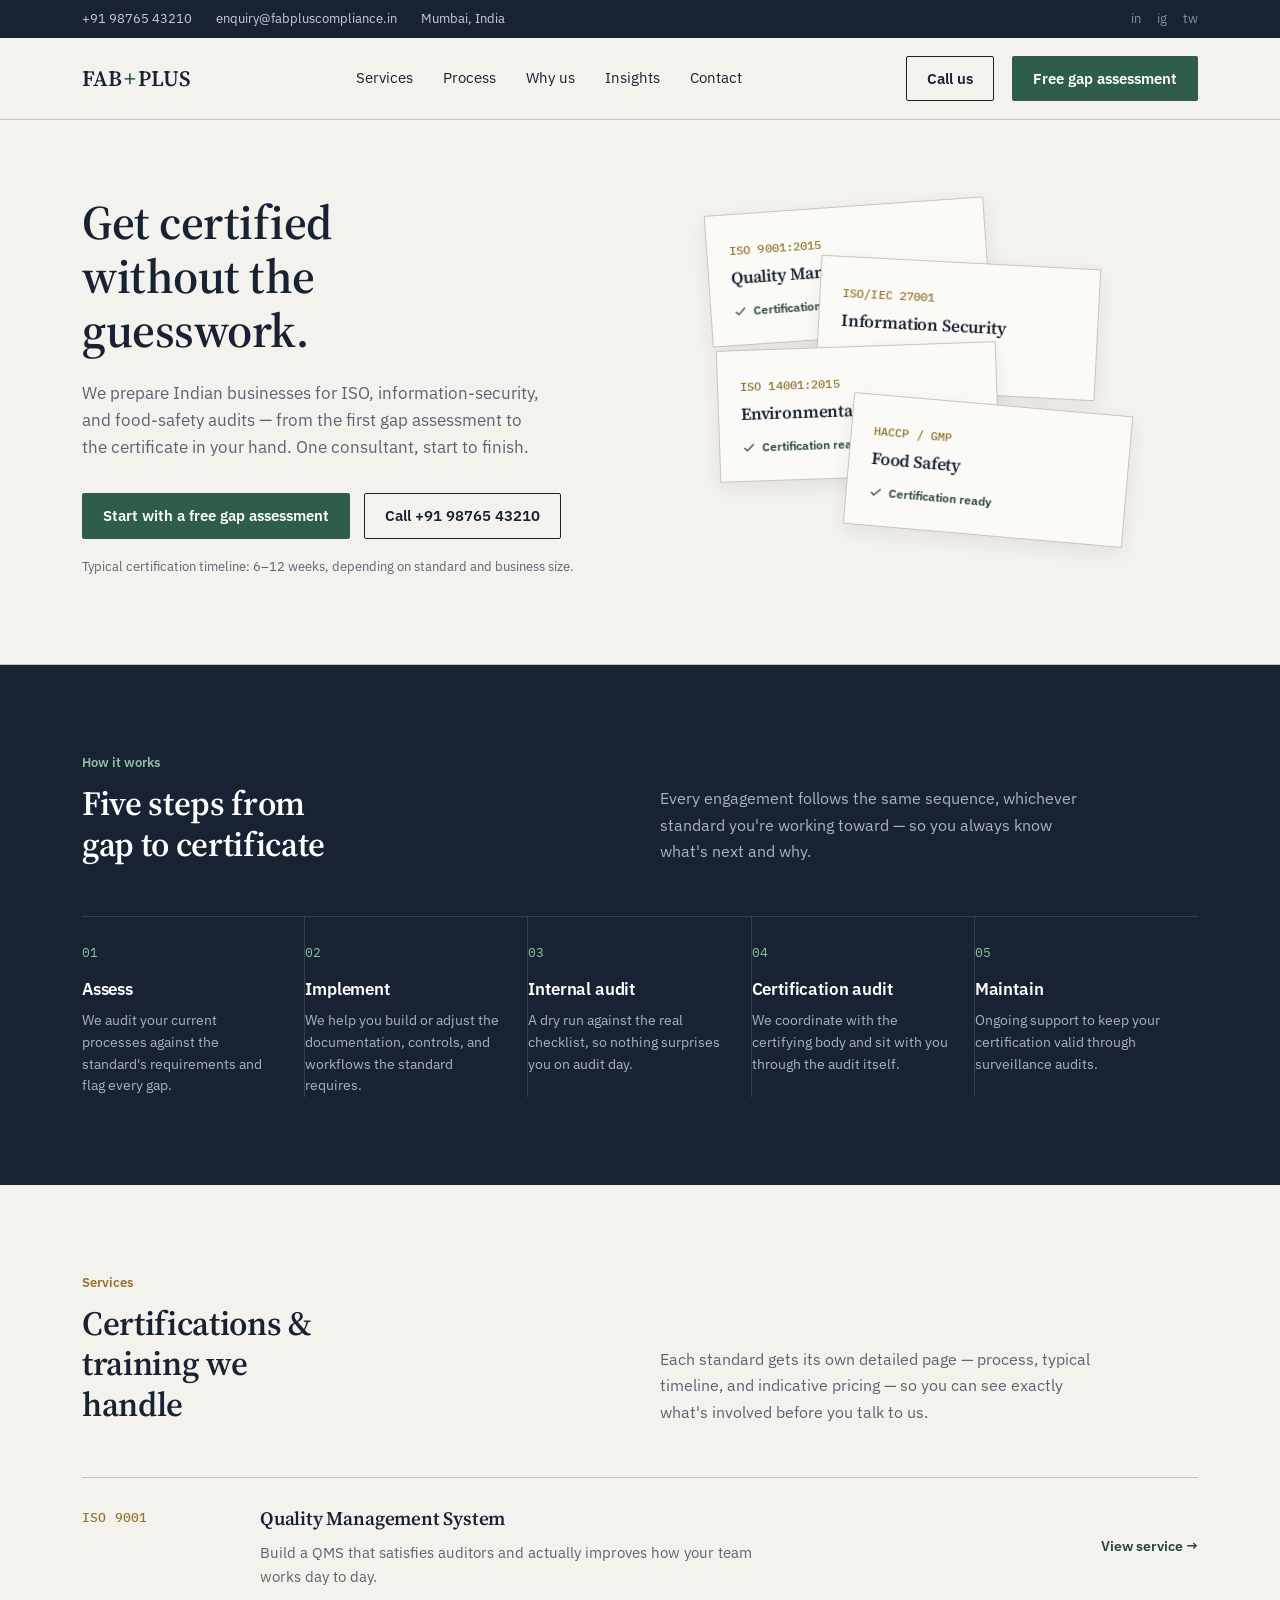
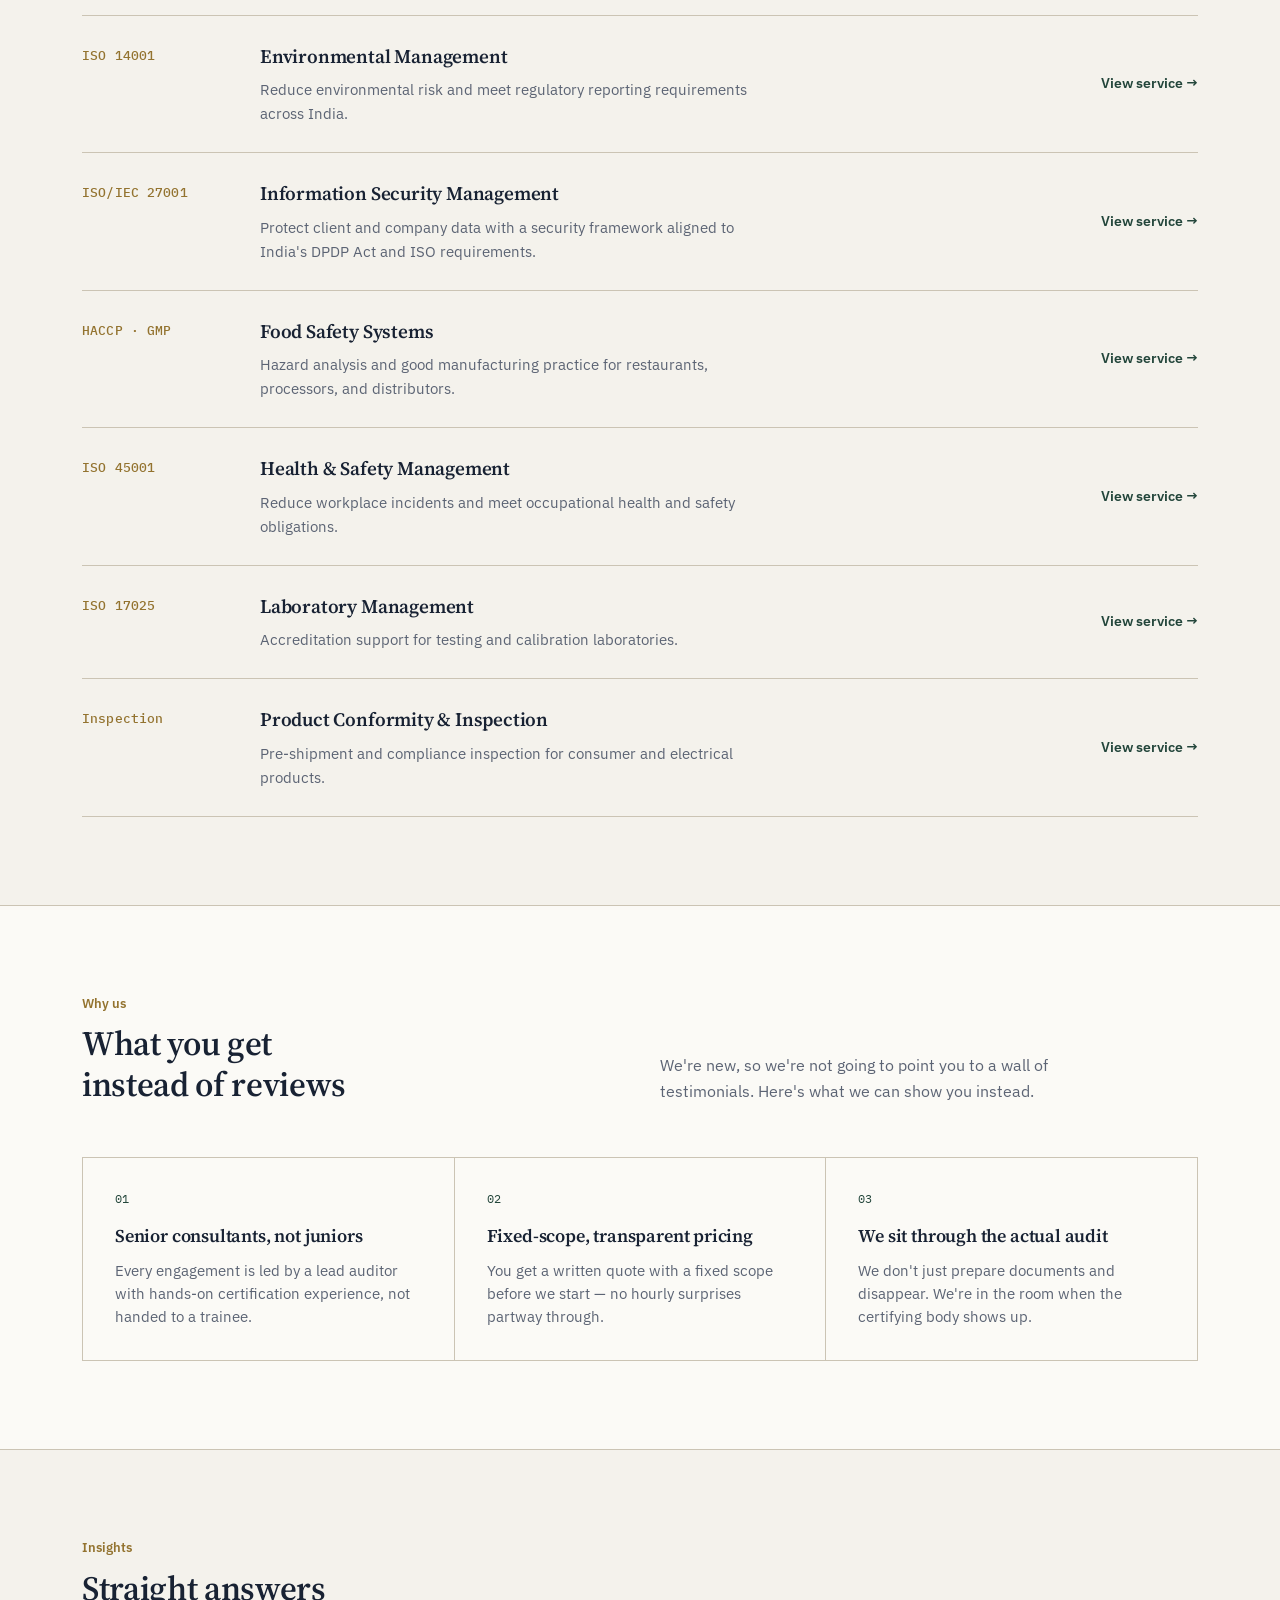
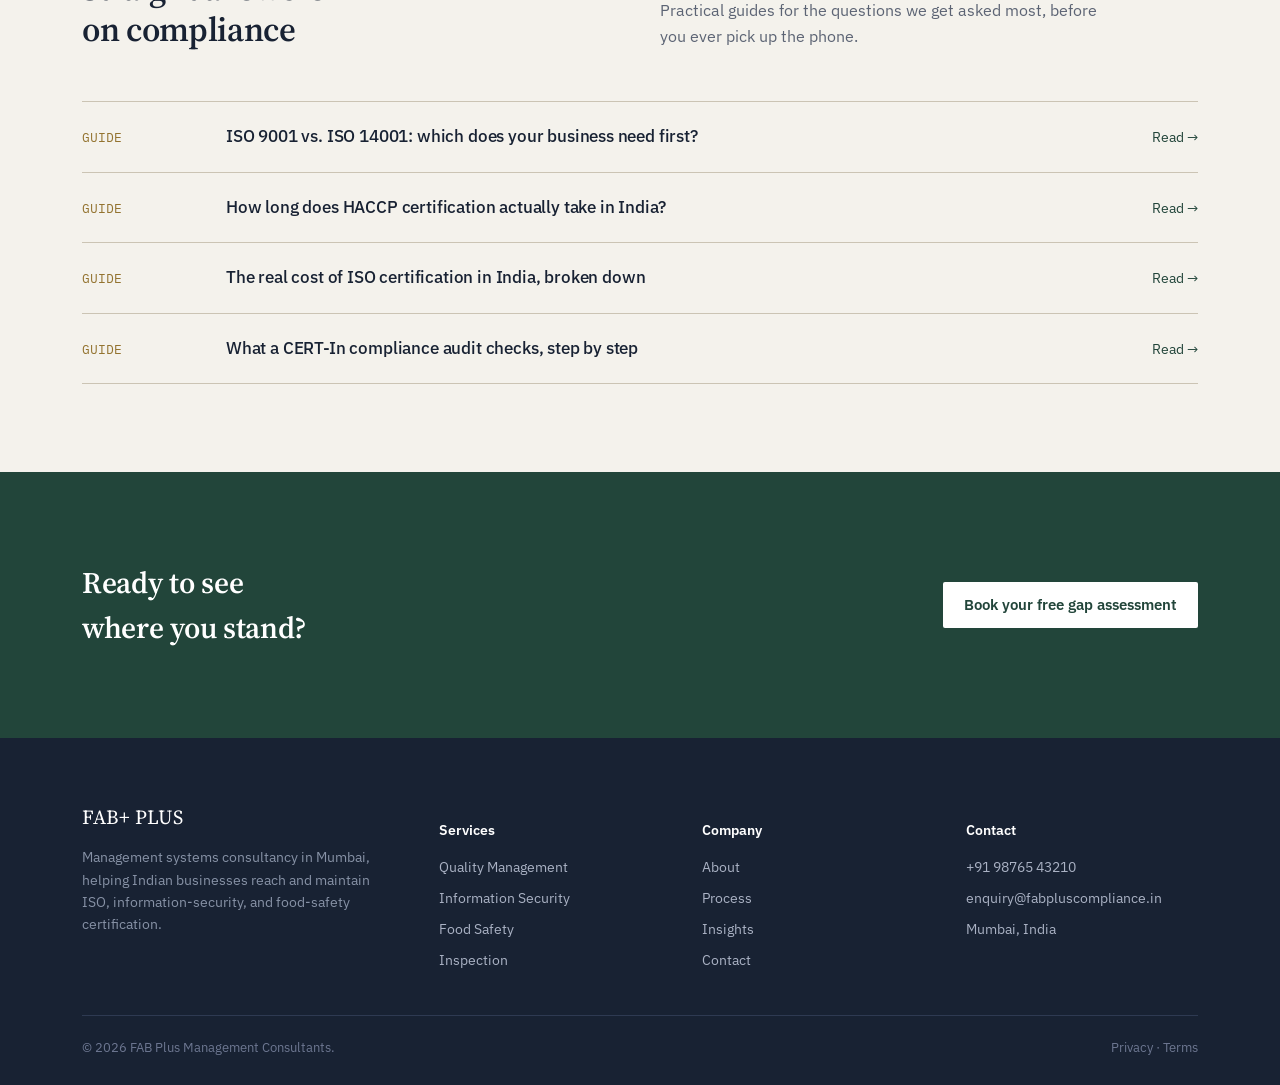
==== commit f85770d3: "Add files via upload" ====
--- a/index.html
+++ b/index.html
@@ -3,8 +3,8 @@
 <head>
 <meta charset="UTF-8">
 <meta name="viewport" content="width=device-width, initial-scale=1">
-<title>FAB Plus Management Consultants — ISO Certification &amp; Compliance, Dubai</title>
-<meta name="description" content="ISO 9001, 14001, 27001, HACCP, and health & safety certification consulting for UAE businesses. Free gap assessment, senior consultants, fixed-scope pricing.">
+<title>FAB Plus Management Consultants — ISO Certification &amp; Compliance, India</title>
+<meta name="description" content="ISO 9001, 14001, 27001, HACCP, and health & safety certification consulting for Indian businesses. Free gap assessment, senior consultants, fixed-scope pricing.">
 <link rel="stylesheet" href="assets/styles.css">
 </head>
 <body>
@@ -12,9 +12,9 @@
 <div class="utility">
   <div class="wrap">
     <div class="utility-left">
-      <a href="tel:+971547567336">+971 54 756 7336</a>
-      <a href="mailto:enquiry@fabplusme.com">enquiry@fabplusme.com</a>
-      <span>Bur Dubai, UAE</span>
+      <a href="tel:+919876543210">+91 98765 43210</a>
+      <a href="mailto:enquiry@fabpluscompliance.in">enquiry@fabpluscompliance.in</a>
+      <span>Mumbai, India</span>
     </div>
     <div class="utility-right">
       <a href="#" aria-label="LinkedIn">in</a>
@@ -53,7 +53,7 @@
     <li><a href="#insights">Insights</a></li>
     <li><a href="#contact">Contact</a></li>
   </ul>
-  <a href="tel:+971547567336" class="btn btn-ghost">Call +971 54 756 7336</a>
+  <a href="tel:+919876543210" class="btn btn-ghost">Call +91 98765 43210</a>
   <a href="#contact" class="btn btn-primary">Free gap assessment</a>
 </nav>
 
@@ -61,10 +61,10 @@
   <div class="wrap">
     <div>
       <h1>Get certified without the guesswork.</h1>
-      <p class="sub">We prepare UAE businesses for ISO, information-security, and food-safety audits — from the first gap assessment to the certificate in your hand. One consultant, start to finish.</p>
+      <p class="sub">We prepare Indian businesses for ISO, information-security, and food-safety audits — from the first gap assessment to the certificate in your hand. One consultant, start to finish.</p>
       <div class="ctas">
         <a href="#contact" class="btn btn-primary">Start with a free gap assessment</a>
-        <a href="tel:+971547567336" class="btn btn-ghost">Call +971 54 756 7336</a>
+        <a href="tel:+919876543210" class="btn btn-ghost">Call +91 98765 43210</a>
       </div>
       <p class="fine">Typical certification timeline: 6–12 weeks, depending on standard and business size.</p>
     </div>
@@ -124,12 +124,12 @@
       </div>
       <div class="reg-row">
         <span class="code">ISO 14001</span>
-        <div><h3>Environmental Management</h3><p>Reduce environmental risk and meet regulatory reporting requirements across the UAE.</p></div>
+        <div><h3>Environmental Management</h3><p>Reduce environmental risk and meet regulatory reporting requirements across India.</p></div>
         <a href="services/iso-14001.html" class="reg-link">View service →</a>
       </div>
       <div class="reg-row">
         <span class="code">ISO/IEC 27001</span>
-        <div><h3>Information Security Management</h3><p>Protect client and company data with a security framework aligned to NESA and ISO requirements.</p></div>
+        <div><h3>Information Security Management</h3><p>Protect client and company data with a security framework aligned to India's DPDP Act and ISO requirements.</p></div>
         <a href="services/iso-27001.html" class="reg-link">View service →</a>
       </div>
       <div class="reg-row">
@@ -196,17 +196,17 @@
       </a>
       <a href="insights/haccp-certification-timeline.html" class="insight-row">
         <span class="tag">GUIDE</span>
-        <h3>How long does HACCP certification actually take in the UAE?</h3>
-        <span class="arrow">Read →</span>
-      </a>
-      <a href="insights/cost-of-iso-certification-dubai.html" class="insight-row">
-        <span class="tag">GUIDE</span>
-        <h3>The real cost of ISO certification in Dubai, broken down</h3>
-        <span class="arrow">Read →</span>
-      </a>
-      <a href="insights/nesa-compliance-audit-checklist.html" class="insight-row">
-        <span class="tag">GUIDE</span>
-        <h3>What a NESA compliance audit checks, step by step</h3>
+        <h3>How long does HACCP certification actually take in India?</h3>
+        <span class="arrow">Read →</span>
+      </a>
+      <a href="insights/cost-of-iso-certification-india.html" class="insight-row">
+        <span class="tag">GUIDE</span>
+        <h3>The real cost of ISO certification in India, broken down</h3>
+        <span class="arrow">Read →</span>
+      </a>
+      <a href="insights/cert-in-compliance-audit-checklist.html" class="insight-row">
+        <span class="tag">GUIDE</span>
+        <h3>What a CERT-In compliance audit checks, step by step</h3>
         <span class="arrow">Read →</span>
       </a>
     </div>
@@ -225,7 +225,7 @@
     <div class="foot-grid">
       <div>
         <div class="foot-brand">FAB+ PLUS</div>
-        <p class="foot-desc">Management systems consultancy in Dubai, helping UAE businesses reach and maintain ISO, information-security, and food-safety certification.</p>
+        <p class="foot-desc">Management systems consultancy in Mumbai, helping Indian businesses reach and maintain ISO, information-security, and food-safety certification.</p>
       </div>
       <div>
         <h4>Services</h4>
@@ -248,9 +248,9 @@
       <div>
         <h4>Contact</h4>
         <ul>
-          <li><a href="tel:+971547567336">+971 54 756 7336</a></li>
-          <li><a href="mailto:enquiry@fabplusme.com">enquiry@fabplusme.com</a></li>
-          <li>Bur Dubai, UAE</li>
+          <li><a href="tel:+919876543210">+91 98765 43210</a></li>
+          <li><a href="mailto:enquiry@fabpluscompliance.in">enquiry@fabpluscompliance.in</a></li>
+          <li>Mumbai, India</li>
         </ul>
       </div>
     </div>
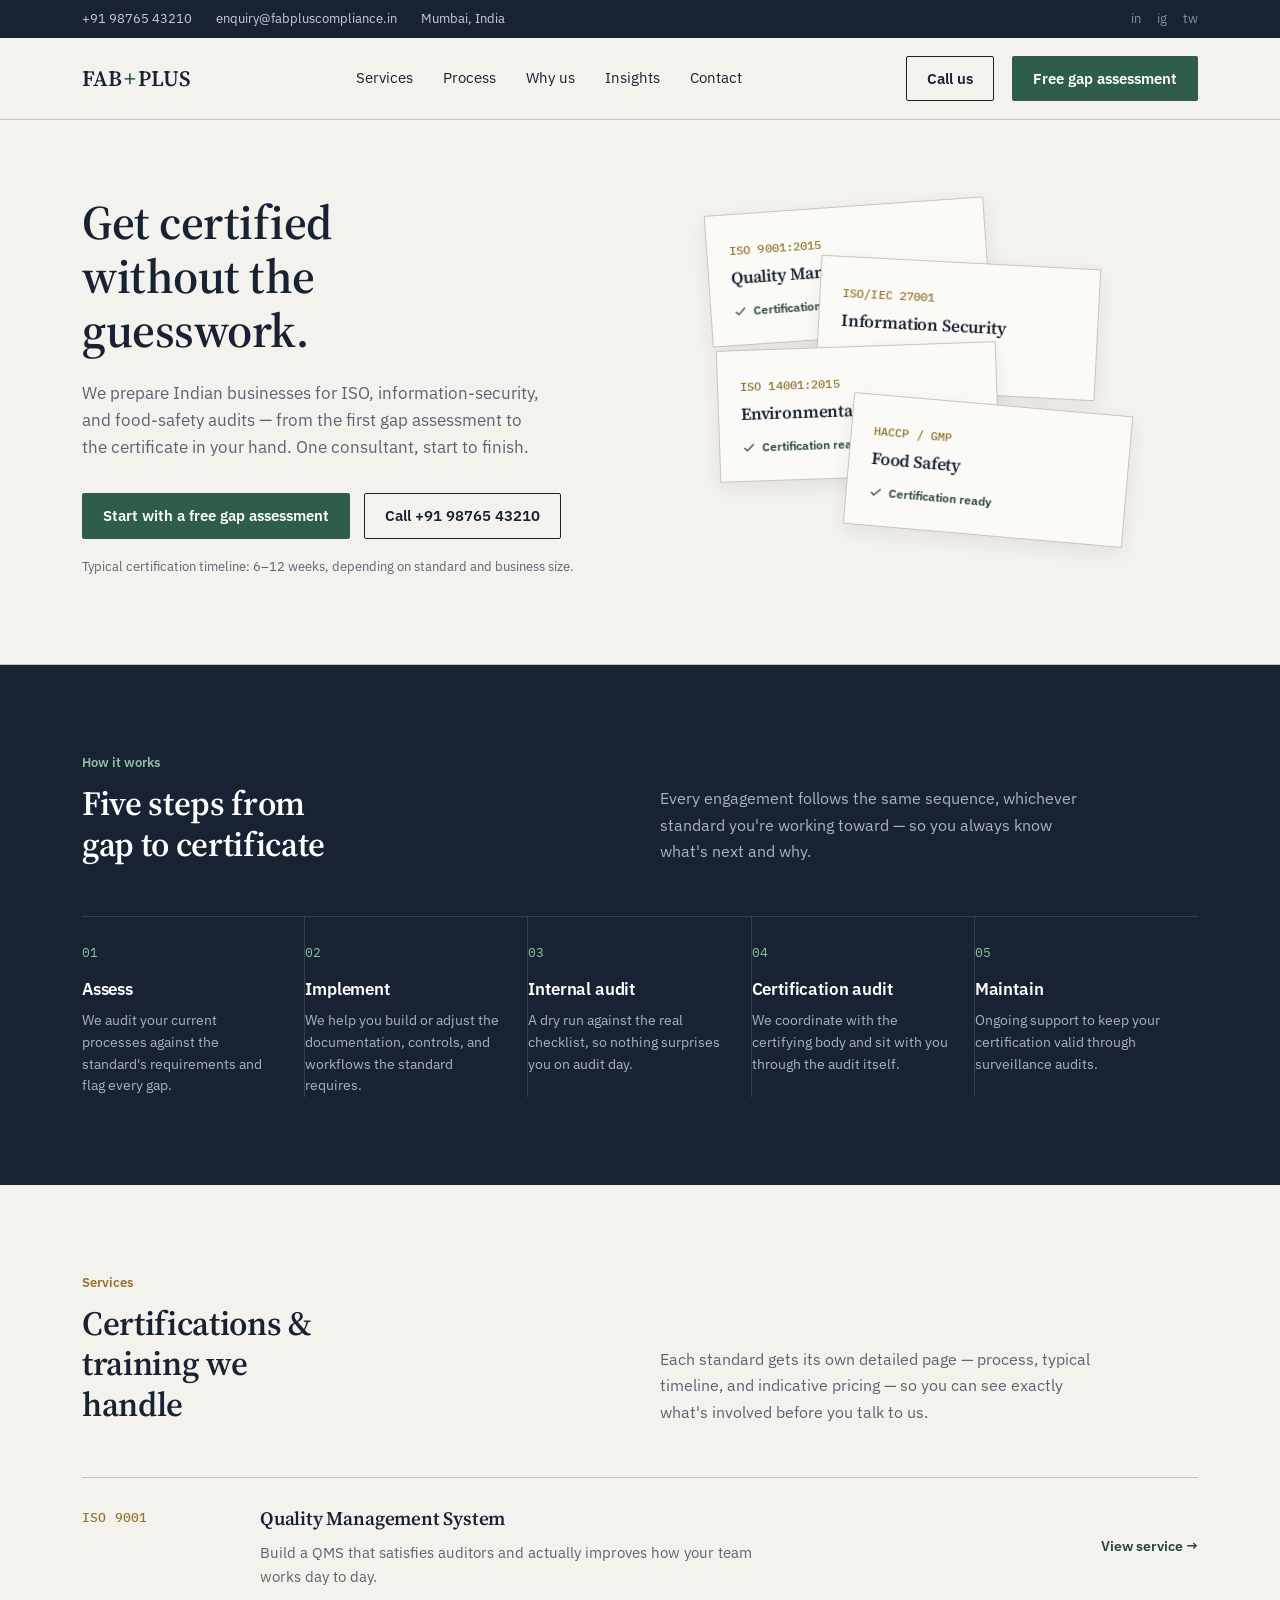
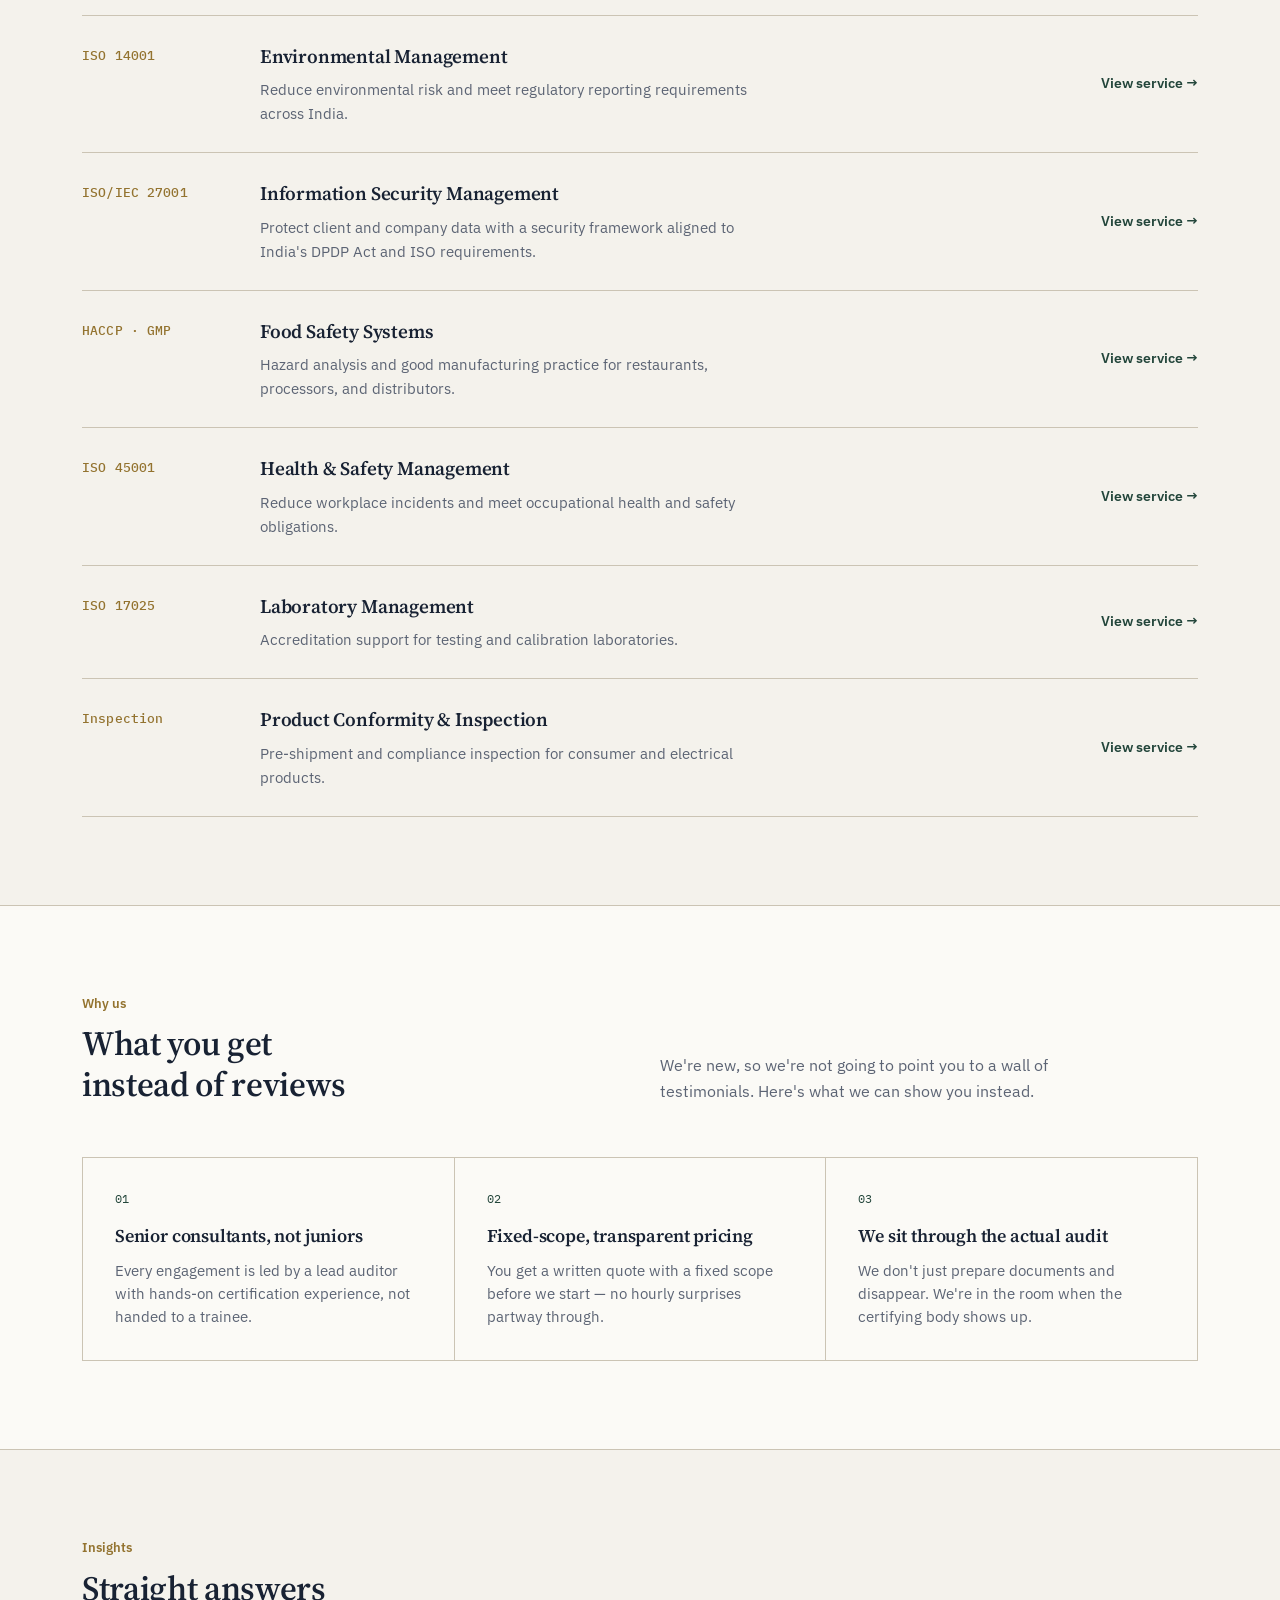
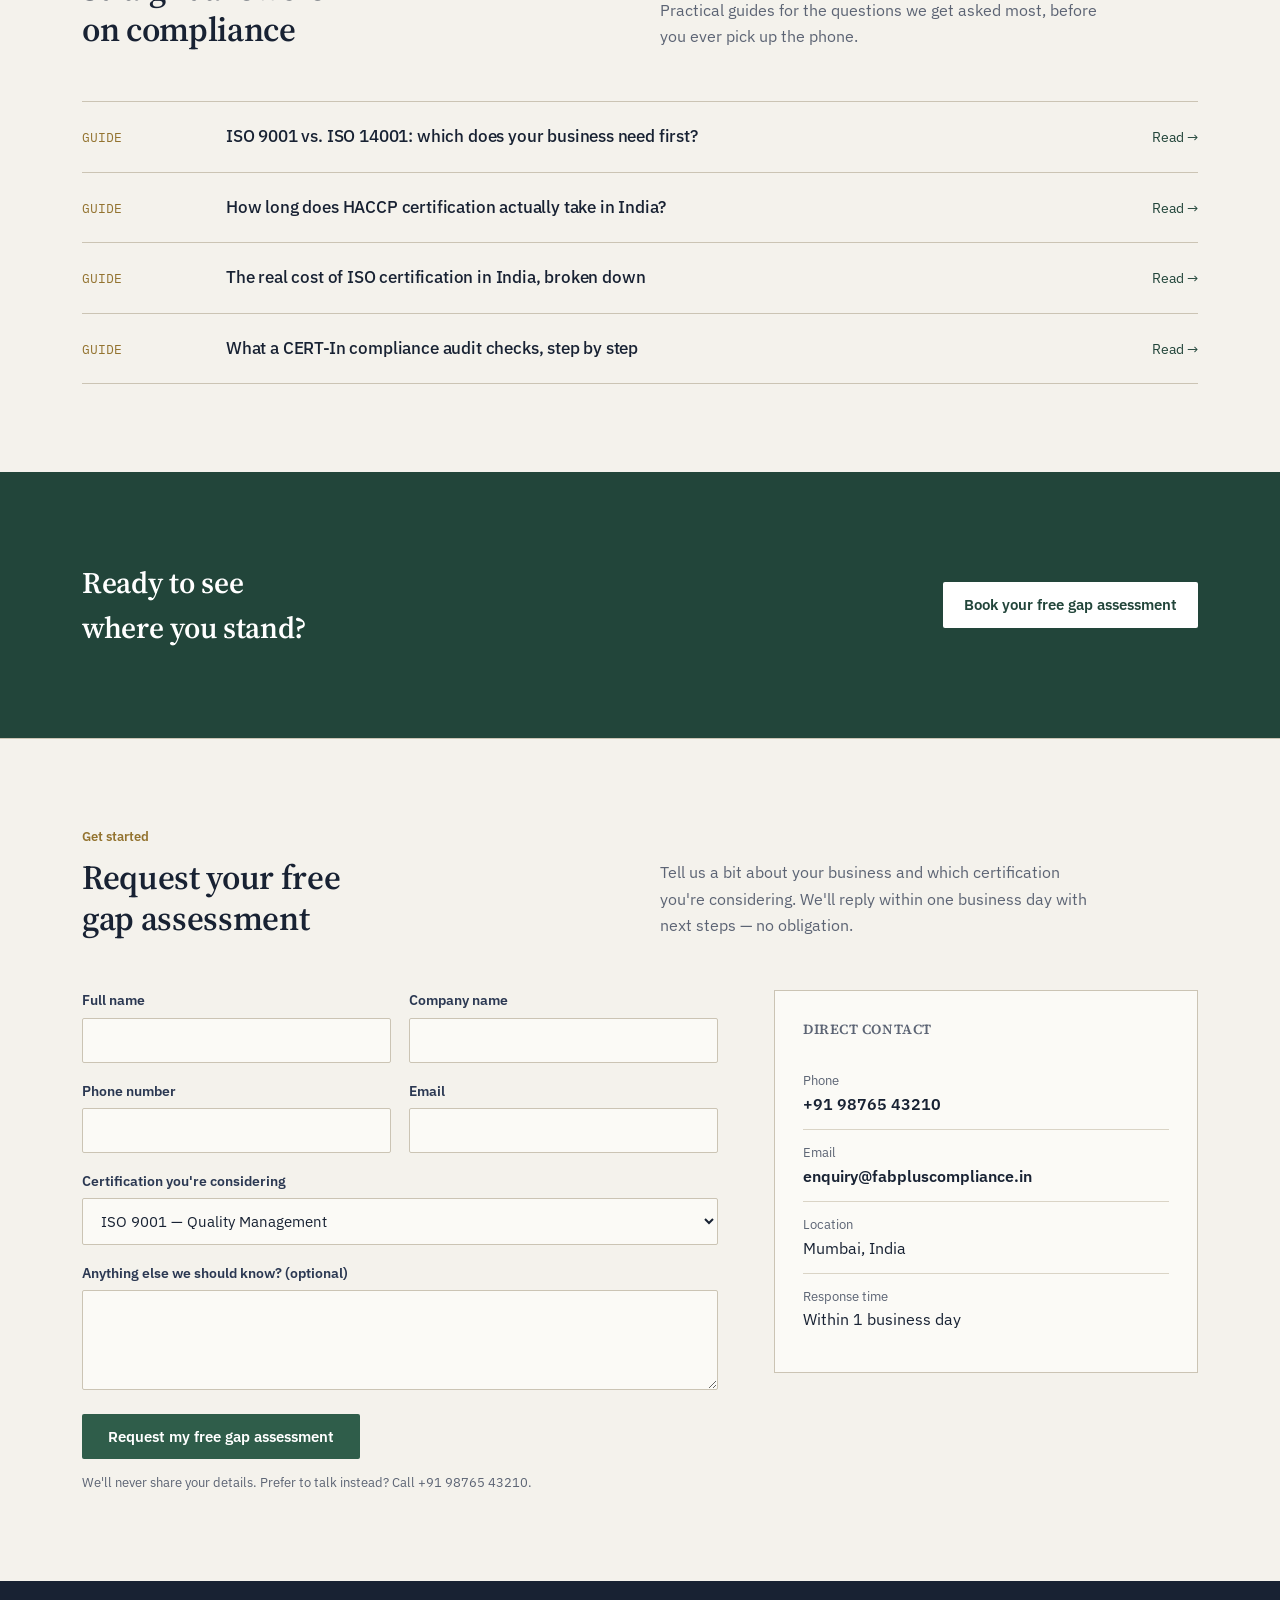
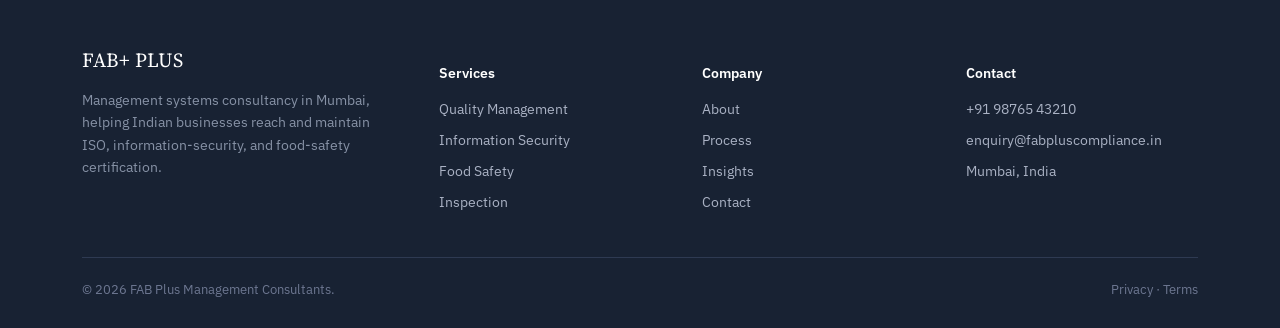
==== commit 21f12065: "Add files via upload" ====
--- a/index.html
+++ b/index.html
@@ -220,7 +220,76 @@
   </div>
 </section>
 
-<footer id="contact">
+<section id="contact" class="contact-section">
+  <div class="wrap">
+    <div class="section-head">
+      <div><span class="eyebrow">Get started</span><h2>Request your free gap assessment</h2></div>
+      <p class="desc">Tell us a bit about your business and which certification you're considering. We'll reply within one business day with next steps — no obligation.</p>
+    </div>
+    <div class="contact-grid">
+      <form class="gap-assessment-form" novalidate>
+        <input type="hidden" name="access_key" value="YOUR_WEB3FORMS_ACCESS_KEY">
+        <input type="hidden" name="subject" value="New free gap assessment request">
+        <input type="checkbox" name="botcheck" class="form-honeypot" tabindex="-1" autocomplete="off">
+
+        <div class="form-row">
+          <div class="form-field">
+            <label for="name">Full name</label>
+            <input type="text" id="name" name="name" required>
+          </div>
+          <div class="form-field">
+            <label for="company">Company name</label>
+            <input type="text" id="company" name="company">
+          </div>
+        </div>
+
+        <div class="form-row">
+          <div class="form-field">
+            <label for="phone">Phone number</label>
+            <input type="tel" id="phone" name="phone" required>
+          </div>
+          <div class="form-field">
+            <label for="email">Email</label>
+            <input type="email" id="email" name="email" required>
+          </div>
+        </div>
+
+        <div class="form-field">
+          <label for="service">Certification you're considering</label>
+          <select id="service" name="service">
+            <option>ISO 9001 — Quality Management</option>
+            <option>ISO 14001 — Environmental Management</option>
+            <option>ISO/IEC 27001 — Information Security</option>
+            <option>HACCP / GMP — Food Safety</option>
+            <option>ISO 45001 — Health &amp; Safety</option>
+            <option>ISO 17025 — Laboratory Management</option>
+            <option>Product Conformity &amp; Inspection</option>
+            <option>Not sure yet</option>
+          </select>
+        </div>
+
+        <div class="form-field">
+          <label for="message">Anything else we should know? (optional)</label>
+          <textarea id="message" name="message"></textarea>
+        </div>
+
+        <button type="submit" class="form-submit-btn">Request my free gap assessment</button>
+        <p class="form-note">We'll never share your details. Prefer to talk instead? Call +91 98765 43210.</p>
+        <div class="form-status" role="status" aria-live="polite"></div>
+      </form>
+
+      <div class="contact-info-panel">
+        <h3>Direct contact</h3>
+        <div class="info-row"><span class="k">Phone</span><span class="v"><a href="tel:+919876543210">+91 98765 43210</a></span></div>
+        <div class="info-row"><span class="k">Email</span><span class="v"><a href="mailto:enquiry@fabpluscompliance.in">enquiry@fabpluscompliance.in</a></span></div>
+        <div class="info-row"><span class="k">Location</span><span class="v">Mumbai, India</span></div>
+        <div class="info-row"><span class="k">Response time</span><span class="v">Within 1 business day</span></div>
+      </div>
+    </div>
+  </div>
+</section>
+
+<footer>
   <div class="wrap">
     <div class="foot-grid">
       <div>
--- a/assets/styles.css
+++ b/assets/styles.css
@@ -460,3 +460,63 @@
     .service-hero h1{font-size:32px;}
     .benefits-grid{grid-template-columns:1fr;}
   }
+
+  /* ================= Contact form ================= */
+
+  .contact-section{border-top:1px solid var(--rule);}
+  .contact-grid{display:grid;grid-template-columns:1.2fr 0.8fr;gap:56px;align-items:start;}
+
+  .form-field{margin-bottom:18px;}
+  .form-field label{
+    display:block;font-size:13.5px;font-weight:600;color:var(--ink-soft);margin-bottom:7px;
+  }
+  .form-field input, .form-field select, .form-field textarea{
+    width:100%;
+    font-family:var(--sans);
+    font-size:15px;
+    padding:12px 14px;
+    background:var(--paper-raised);
+    border:1px solid var(--rule);
+    color:var(--ink);
+    border-radius:2px;
+  }
+  .form-field textarea{resize:vertical;min-height:100px;}
+  .form-field input:focus, .form-field select:focus, .form-field textarea:focus{
+    outline:none;border-color:var(--green);
+  }
+  .form-row{display:grid;grid-template-columns:1fr 1fr;gap:18px;}
+  .form-honeypot{display:none;}
+
+  .form-submit-btn{
+    border:none;font-family:var(--sans);font-size:15px;font-weight:600;
+    background:var(--green);color:#fff;padding:13px 26px;border-radius:2px;cursor:pointer;
+  }
+  .form-submit-btn:hover{background:var(--green-deep);}
+  .form-submit-btn:disabled{opacity:0.6;cursor:not-allowed;}
+
+  .form-note{font-size:13px;color:var(--text-muted);margin-top:14px;}
+
+  .form-status{
+    display:none;
+    margin-top:16px;
+    padding:12px 14px;
+    font-size:14px;
+    border-radius:2px;
+  }
+  .form-status.is-success{display:block;background:#E7F1EC;color:var(--green-deep);border:1px solid var(--green);}
+  .form-status.is-error{display:block;background:#F7E9E7;color:#7A2E27;border:1px solid #B23A2E;}
+
+  .contact-info-panel{
+    background:var(--paper-raised);border:1px solid var(--rule);padding:28px;
+  }
+  .contact-info-panel h3{font-size:14px;text-transform:uppercase;letter-spacing:0.04em;color:var(--text-muted);margin-bottom:18px;}
+  .contact-info-panel .info-row{display:flex;flex-direction:column;gap:2px;padding:13px 0;border-bottom:1px solid var(--rule-soft);}
+  .contact-info-panel .info-row:last-child{border-bottom:none;}
+  .contact-info-panel .info-row .k{font-size:12.5px;color:var(--text-muted);}
+  .contact-info-panel .info-row .v a{color:var(--ink);text-decoration:none;font-weight:600;}
+  .contact-info-panel .info-row .v a:hover{color:var(--green-deep);}
+
+  @media (max-width:920px){
+    .contact-grid{grid-template-columns:1fr;}
+    .form-row{grid-template-columns:1fr;}
+  }
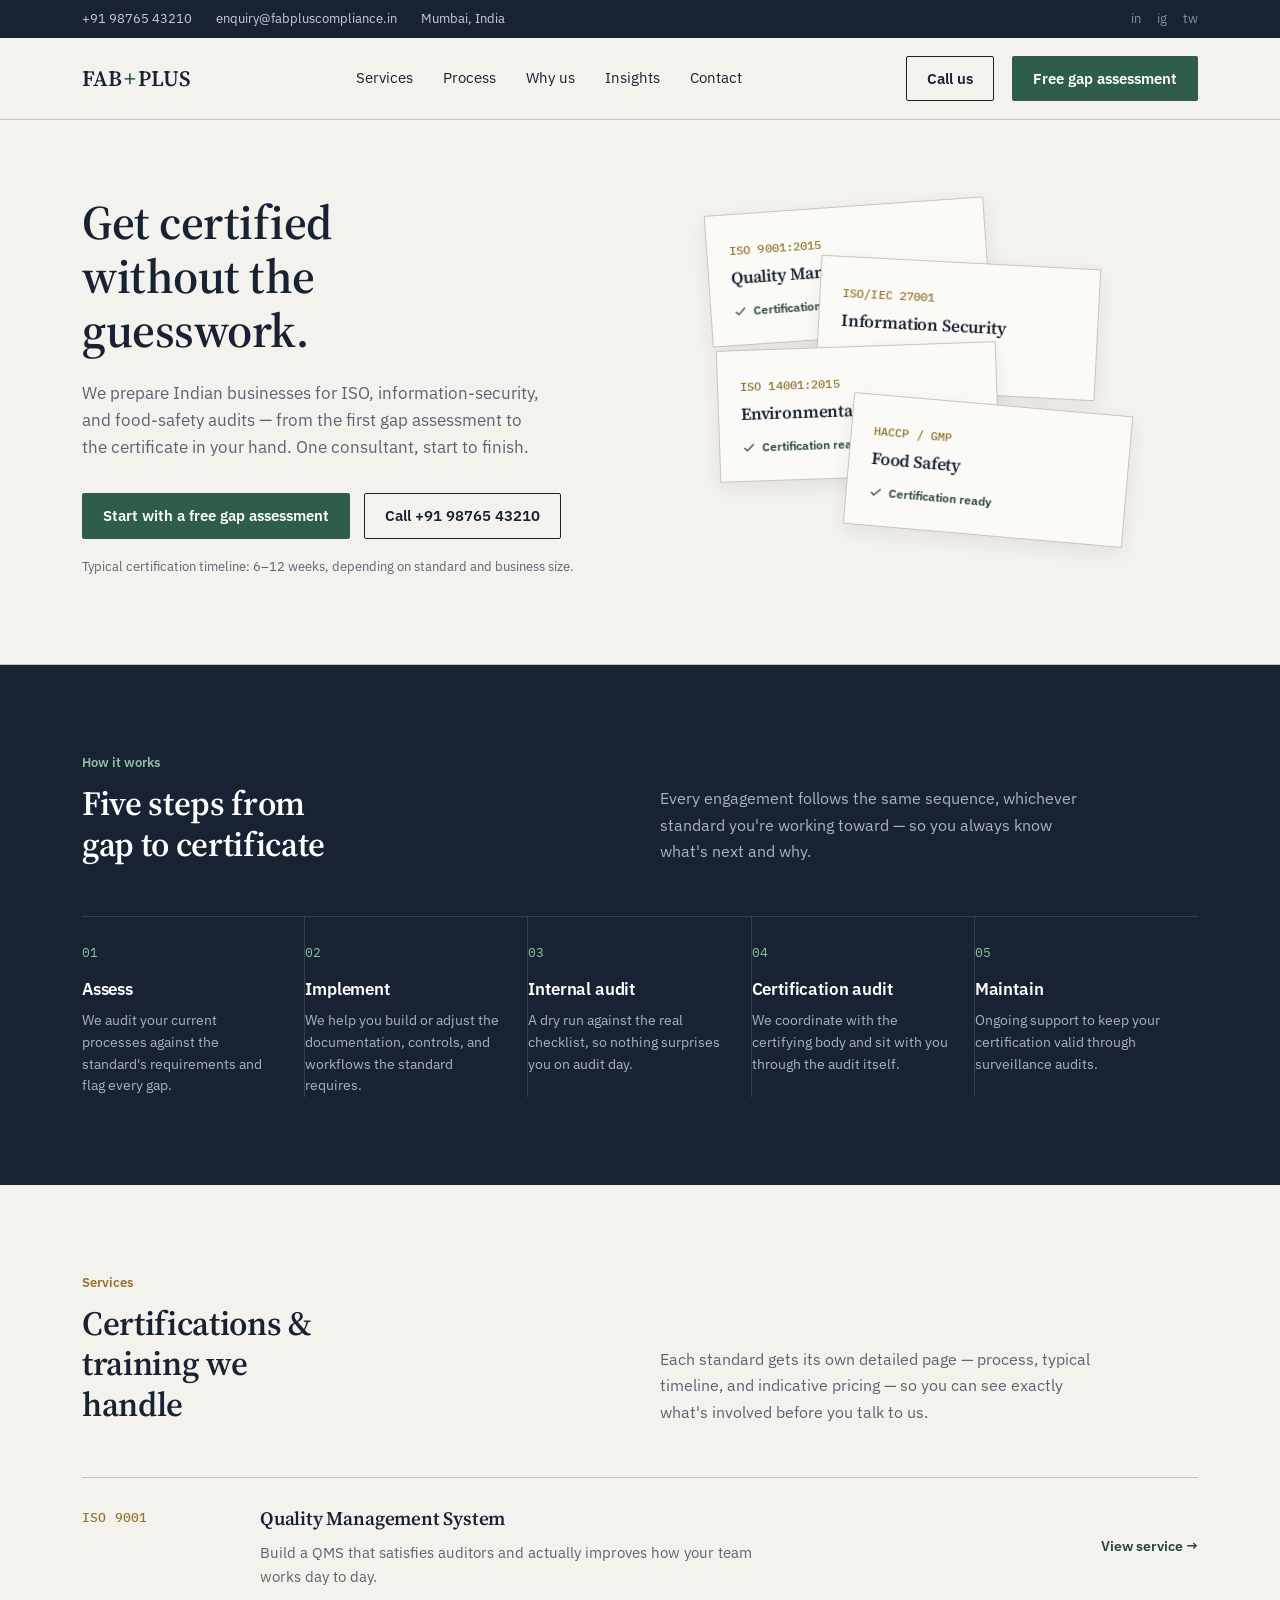
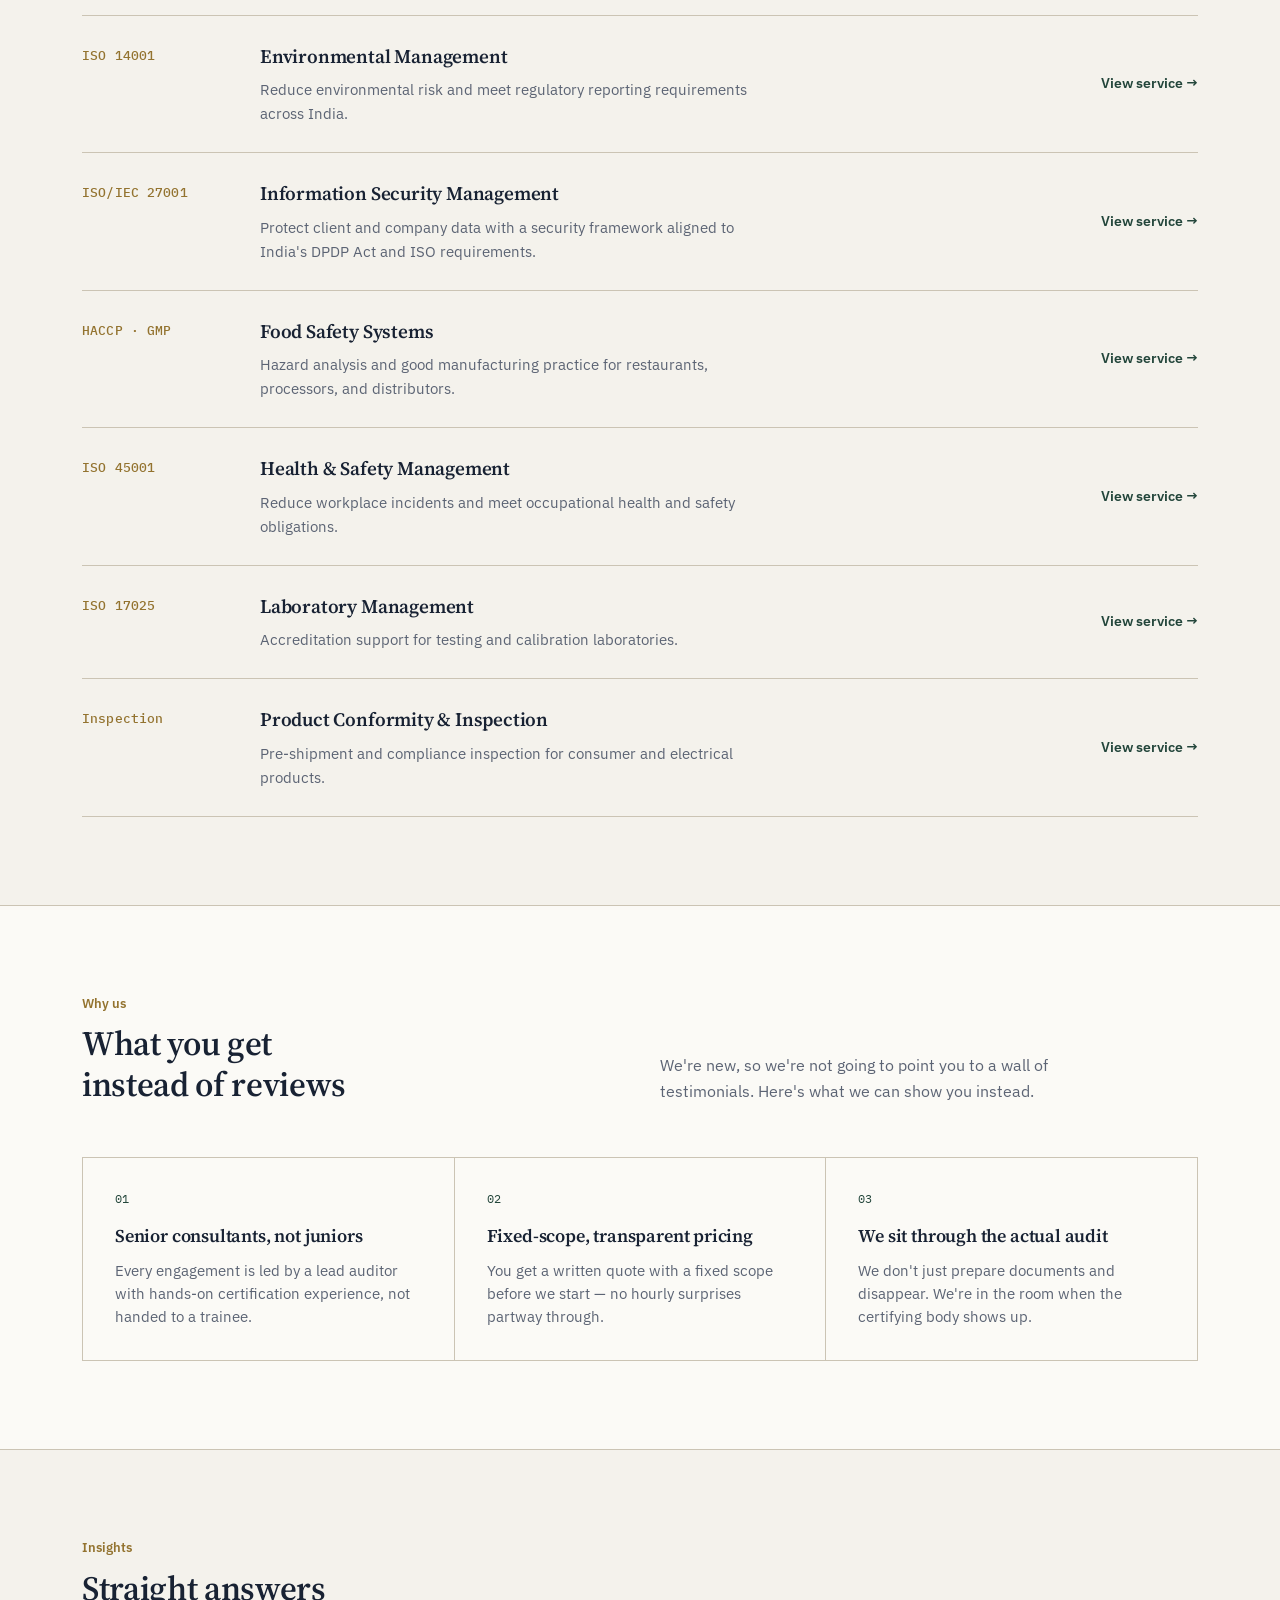
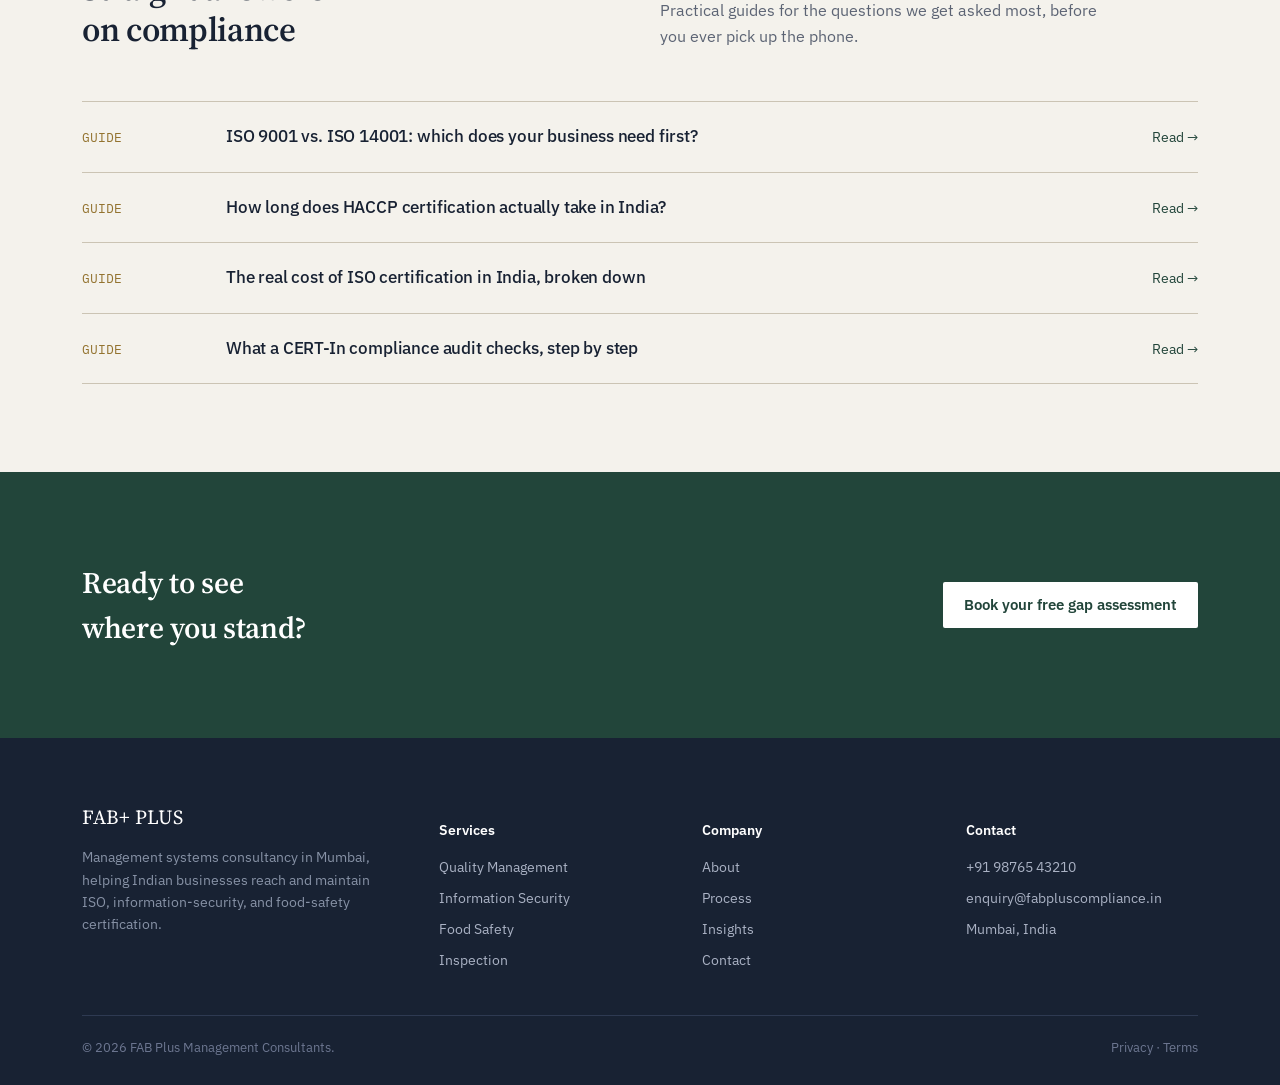
==== commit f1d4cd29: "Add files via upload" ====
--- a/index.html
+++ b/index.html
@@ -32,11 +32,11 @@
       <li><a href="#process">Process</a></li>
       <li><a href="#why">Why us</a></li>
       <li><a href="#insights">Insights</a></li>
-      <li><a href="#contact">Contact</a></li>
+      <li><a href="#" class="js-open-assessment">Contact</a></li>
     </ul>
     <div class="nav-cta">
-      <a href="#contact" class="btn btn-ghost">Call us</a>
-      <a href="#contact" class="btn btn-primary">Free gap assessment</a>
+      <a href="tel:+919876543210" class="btn btn-ghost">Call us</a>
+      <a href="#" class="btn btn-primary js-open-assessment">Free gap assessment</a>
     </div>
     <button class="menu-toggle" id="menuToggle" aria-label="Open menu" aria-expanded="false" aria-controls="mobileDrawer">
       <span></span><span></span><span></span>
@@ -51,10 +51,10 @@
     <li><a href="#process">Process</a></li>
     <li><a href="#why">Why us</a></li>
     <li><a href="#insights">Insights</a></li>
-    <li><a href="#contact">Contact</a></li>
+    <li><a href="#" class="js-open-assessment">Contact</a></li>
   </ul>
   <a href="tel:+919876543210" class="btn btn-ghost">Call +91 98765 43210</a>
-  <a href="#contact" class="btn btn-primary">Free gap assessment</a>
+  <a href="#" class="btn btn-primary js-open-assessment">Free gap assessment</a>
 </nav>
 
 <section class="hero">
@@ -63,7 +63,7 @@
       <h1>Get certified without the guesswork.</h1>
       <p class="sub">We prepare Indian businesses for ISO, information-security, and food-safety audits — from the first gap assessment to the certificate in your hand. One consultant, start to finish.</p>
       <div class="ctas">
-        <a href="#contact" class="btn btn-primary">Start with a free gap assessment</a>
+        <a href="#" class="btn btn-primary js-open-assessment">Start with a free gap assessment</a>
         <a href="tel:+919876543210" class="btn btn-ghost">Call +91 98765 43210</a>
       </div>
       <p class="fine">Typical certification timeline: 6–12 weeks, depending on standard and business size.</p>
@@ -216,17 +216,21 @@
 <section class="cta-band">
   <div class="wrap">
     <h2>Ready to see where you stand?</h2>
-    <a href="#contact" class="btn btn-primary">Book your free gap assessment</a>
-  </div>
-</section>
-
-<section id="contact" class="contact-section">
-  <div class="wrap">
-    <div class="section-head">
-      <div><span class="eyebrow">Get started</span><h2>Request your free gap assessment</h2></div>
-      <p class="desc">Tell us a bit about your business and which certification you're considering. We'll reply within one business day with next steps — no obligation.</p>
-    </div>
-    <div class="contact-grid">
+    <a href="#" class="btn btn-primary js-open-assessment">Book your free gap assessment</a>
+  </div>
+</section>
+
+<div class="modal-overlay" id="assessmentModal" aria-hidden="true">
+  <div class="modal-card" role="dialog" aria-modal="true" aria-labelledby="modalTitle">
+    <span class="modal-blob modal-blob-1" aria-hidden="true"></span>
+    <span class="modal-blob modal-blob-2" aria-hidden="true"></span>
+    <button type="button" class="modal-close" aria-label="Close">×</button>
+    <div class="modal-head">
+      <span class="modal-eyebrow">Free gap assessment</span>
+      <h2 id="modalTitle">Let's see where you stand</h2>
+      <p>Tell us a bit about your business and which certification you're considering. We'll reply within one business day.</p>
+    </div>
+    <div class="modal-body">
       <form class="gap-assessment-form" novalidate>
         <input type="hidden" name="access_key" value="YOUR_WEB3FORMS_ACCESS_KEY">
         <input type="hidden" name="subject" value="New free gap assessment request">
@@ -274,20 +278,12 @@
         </div>
 
         <button type="submit" class="form-submit-btn">Request my free gap assessment</button>
-        <p class="form-note">We'll never share your details. Prefer to talk instead? Call +91 98765 43210.</p>
+        <p class="form-note">Prefer to talk instead? Call +91 98765 43210.</p>
         <div class="form-status" role="status" aria-live="polite"></div>
       </form>
-
-      <div class="contact-info-panel">
-        <h3>Direct contact</h3>
-        <div class="info-row"><span class="k">Phone</span><span class="v"><a href="tel:+919876543210">+91 98765 43210</a></span></div>
-        <div class="info-row"><span class="k">Email</span><span class="v"><a href="mailto:enquiry@fabpluscompliance.in">enquiry@fabpluscompliance.in</a></span></div>
-        <div class="info-row"><span class="k">Location</span><span class="v">Mumbai, India</span></div>
-        <div class="info-row"><span class="k">Response time</span><span class="v">Within 1 business day</span></div>
-      </div>
-    </div>
-  </div>
-</section>
+    </div>
+  </div>
+</div>
 
 <footer>
   <div class="wrap">
@@ -311,7 +307,7 @@
           <li><a href="about.html">About</a></li>
           <li><a href="#process">Process</a></li>
           <li><a href="insights/index.html">Insights</a></li>
-          <li><a href="#contact">Contact</a></li>
+          <li><a href="#" class="js-open-assessment">Contact</a></li>
         </ul>
       </div>
       <div>
--- a/assets/styles.css
+++ b/assets/styles.css
@@ -520,3 +520,92 @@
     .contact-grid{grid-template-columns:1fr;}
     .form-row{grid-template-columns:1fr;}
   }
+
+  /* ================= Assessment modal ================= */
+
+  .modal-overlay{
+    position:fixed;
+    inset:0;
+    background:rgba(24,34,51,0.55);
+    display:flex;
+    align-items:flex-start;
+    justify-content:center;
+    padding:40px 20px;
+    overflow-y:auto;
+    z-index:200;
+    opacity:0;
+    pointer-events:none;
+    transition:opacity .2s ease;
+  }
+  .modal-overlay.is-open{opacity:1;pointer-events:auto;}
+
+  .modal-card{
+    position:relative;
+    background:var(--paper-raised);
+    width:100%;
+    max-width:560px;
+    border-radius:18px;
+    padding:40px 36px 32px;
+    box-shadow:0 30px 70px rgba(24,34,51,0.3);
+    transform:translateY(18px) scale(0.98);
+    transition:transform .25s ease;
+    overflow:hidden;
+    margin:auto 0;
+  }
+  .modal-overlay.is-open .modal-card{transform:translateY(0) scale(1);}
+
+  .modal-blob{
+    position:absolute;
+    border-radius:50%;
+    filter:blur(2px);
+    opacity:0.5;
+    pointer-events:none;
+  }
+  .modal-blob-1{width:140px;height:140px;background:radial-gradient(circle at 30% 30%, #C9E4D6, transparent 70%);top:-60px;right:-40px;}
+  .modal-blob-2{width:90px;height:90px;background:radial-gradient(circle at 30% 30%, #E9DFC4, transparent 70%);bottom:-30px;left:-30px;}
+
+  .modal-close{
+    position:absolute;
+    top:18px; right:18px;
+    width:32px;height:32px;
+    border-radius:50%;
+    border:1px solid var(--rule);
+    background:var(--paper);
+    color:var(--ink);
+    font-size:18px;
+    line-height:1;
+    cursor:pointer;
+    display:flex;align-items:center;justify-content:center;
+    z-index:2;
+  }
+  .modal-close:hover{background:var(--ink);color:#fff;border-color:var(--ink);}
+
+  .modal-head{position:relative;z-index:1;text-align:center;margin-bottom:8px;}
+  .modal-head .modal-eyebrow{
+    font-family:var(--mono);font-size:12px;color:var(--brass);display:block;margin-bottom:8px;
+  }
+  .modal-head h2{font-size:24px;}
+  .modal-head p{font-size:14.5px;color:var(--text-muted);margin-top:8px;max-width:40ch;margin-left:auto;margin-right:auto;line-height:1.55;}
+
+  .modal-body{position:relative;z-index:1;margin-top:26px;}
+
+  /* Softer, rounder fields inside the modal specifically */
+  .modal-body .form-field input,
+  .modal-body .form-field select,
+  .modal-body .form-field textarea{
+    border-radius:10px;
+    background:var(--paper);
+  }
+  .modal-body .form-submit-btn{
+    width:100%;
+    border-radius:10px;
+    padding:14px 26px;
+    margin-top:4px;
+  }
+  .modal-body .form-note{text-align:center;}
+  .modal-body .form-status{text-align:center;}
+
+  @media (max-width:600px){
+    .modal-card{padding:32px 22px 26px;border-radius:14px;}
+    .modal-overlay{padding:16px;}
+  }
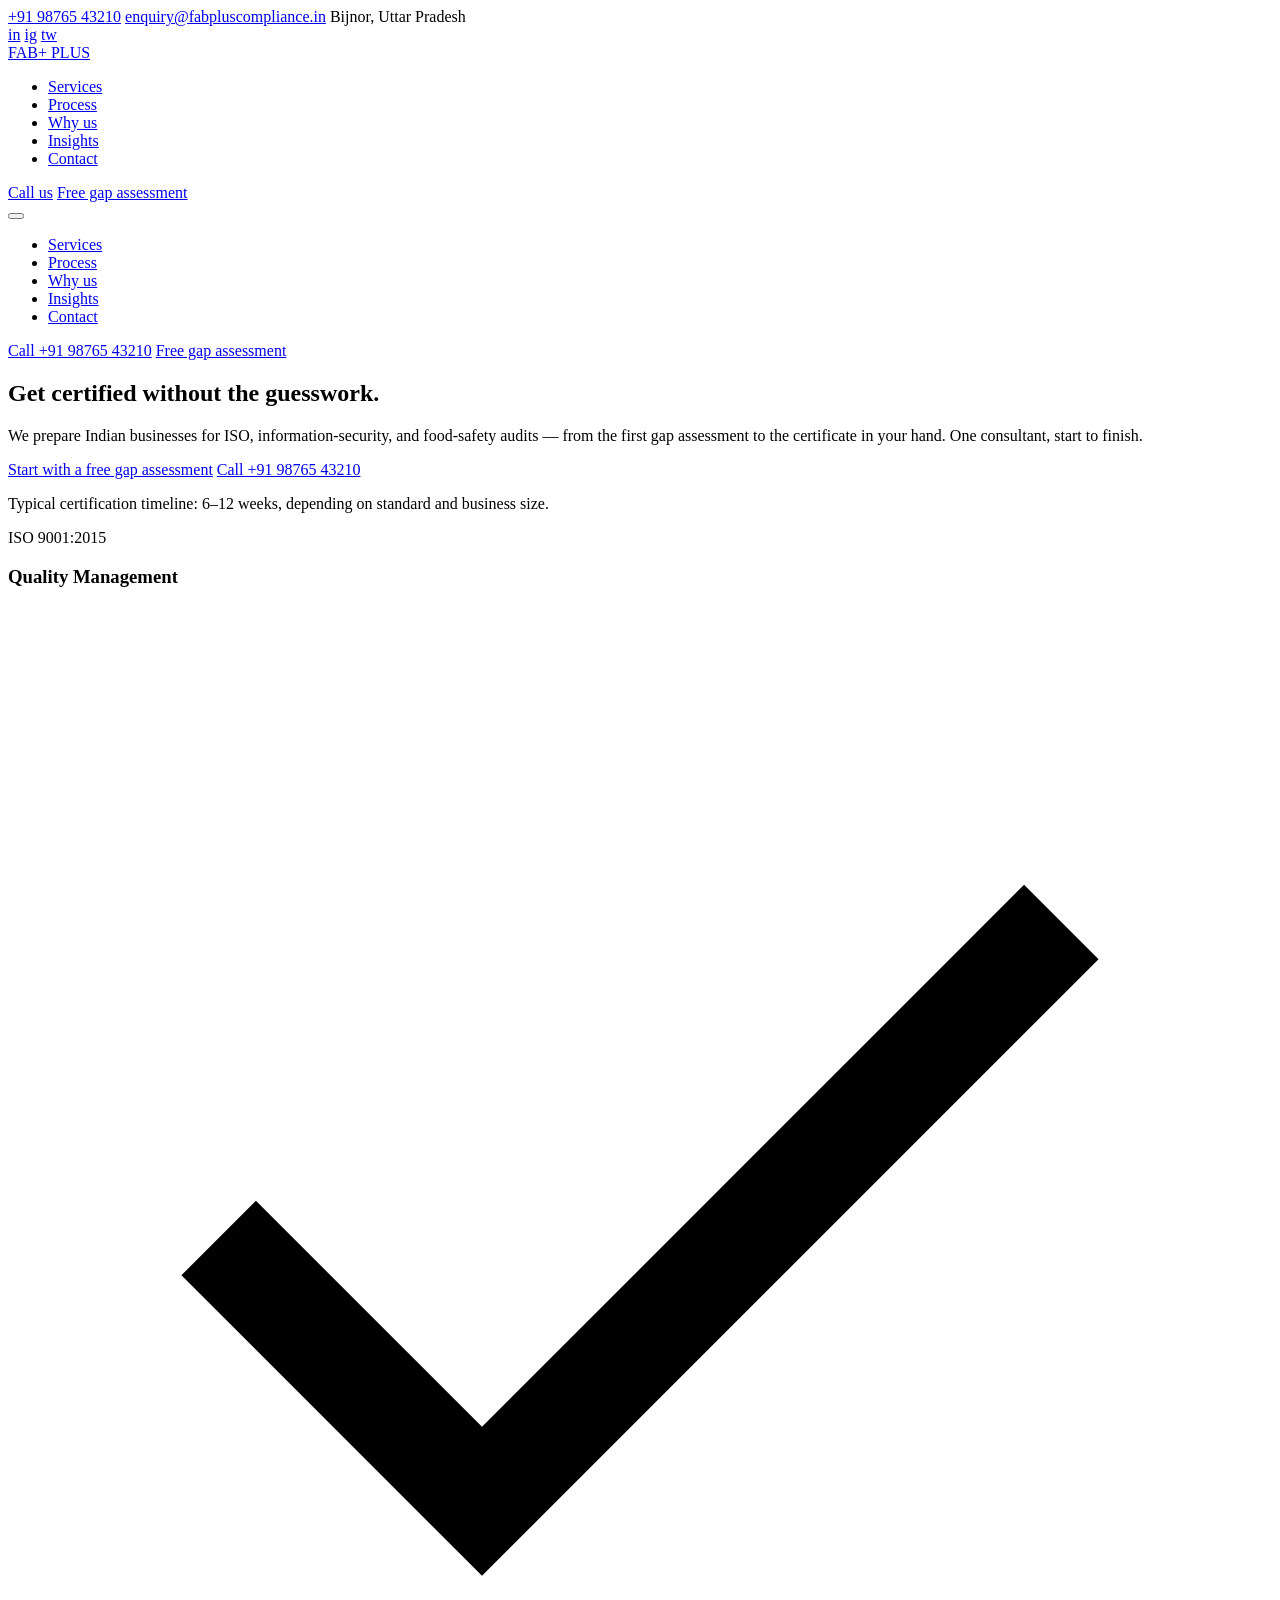
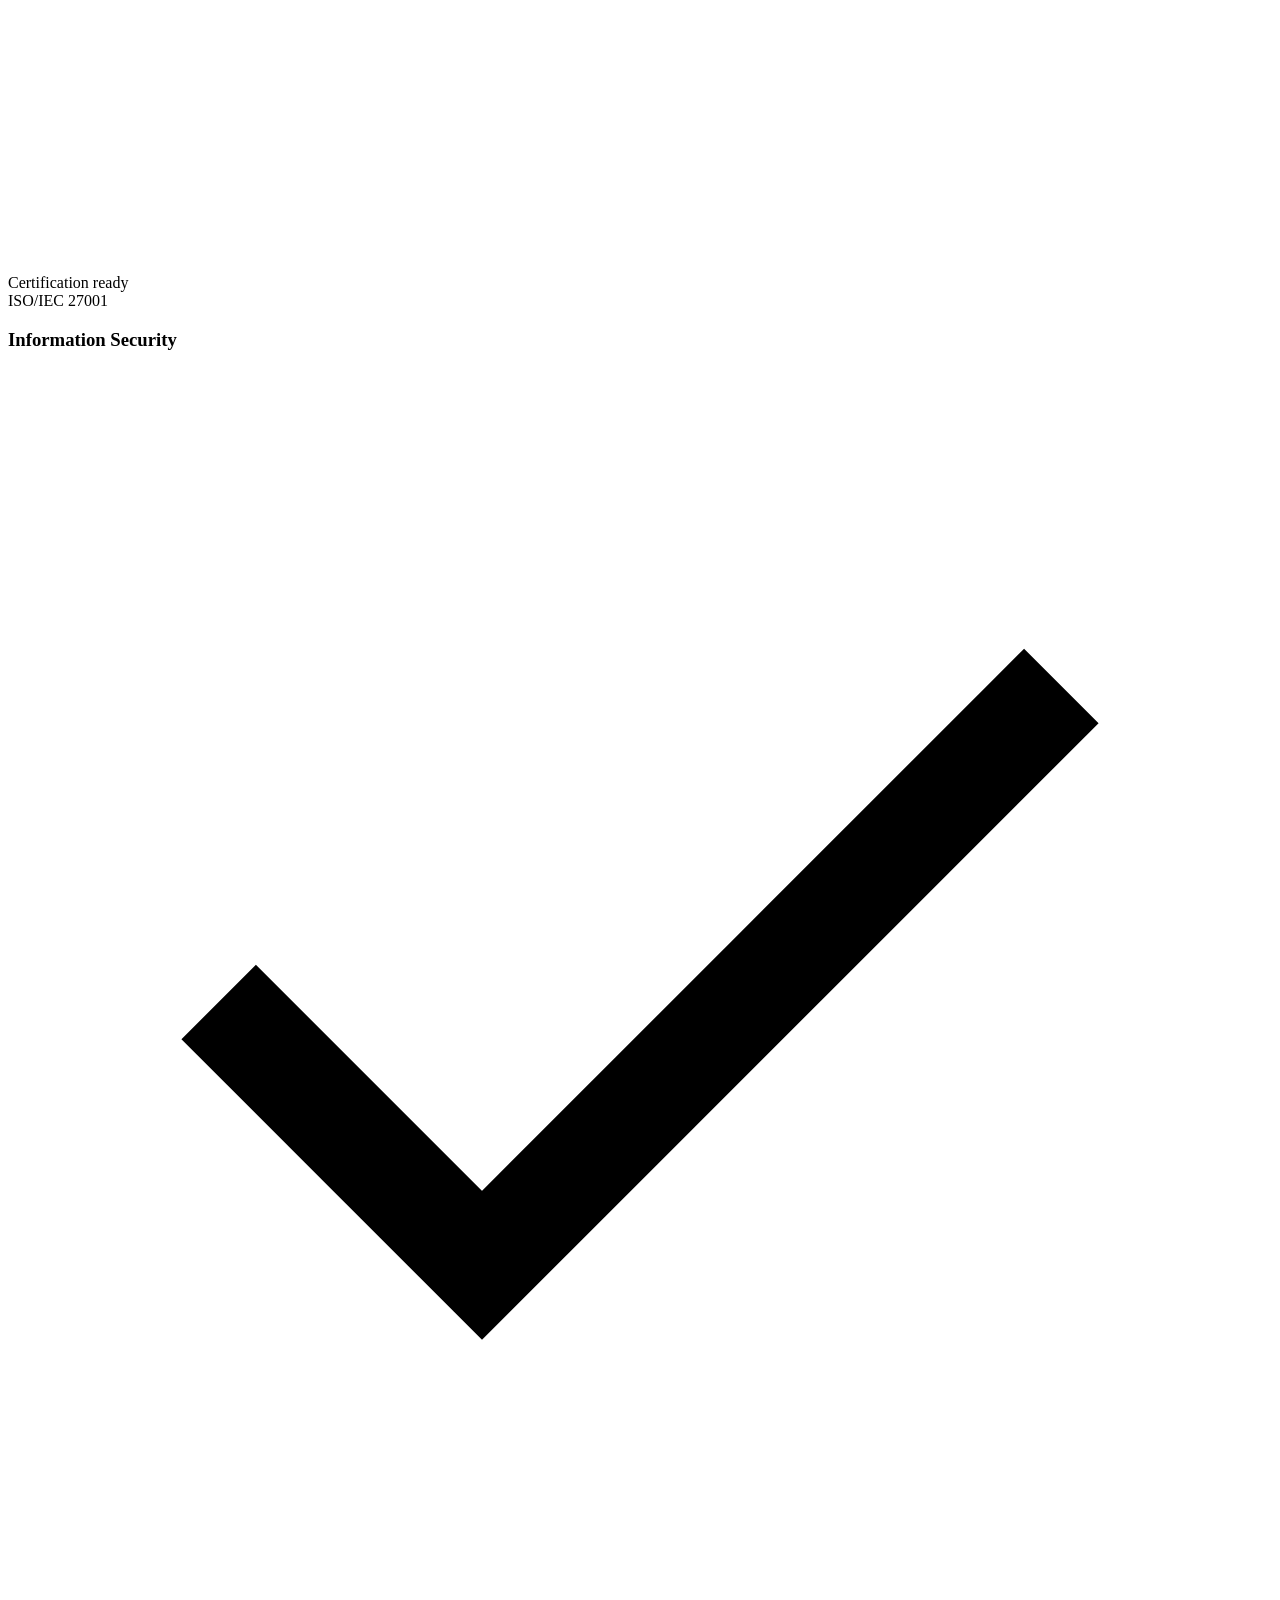
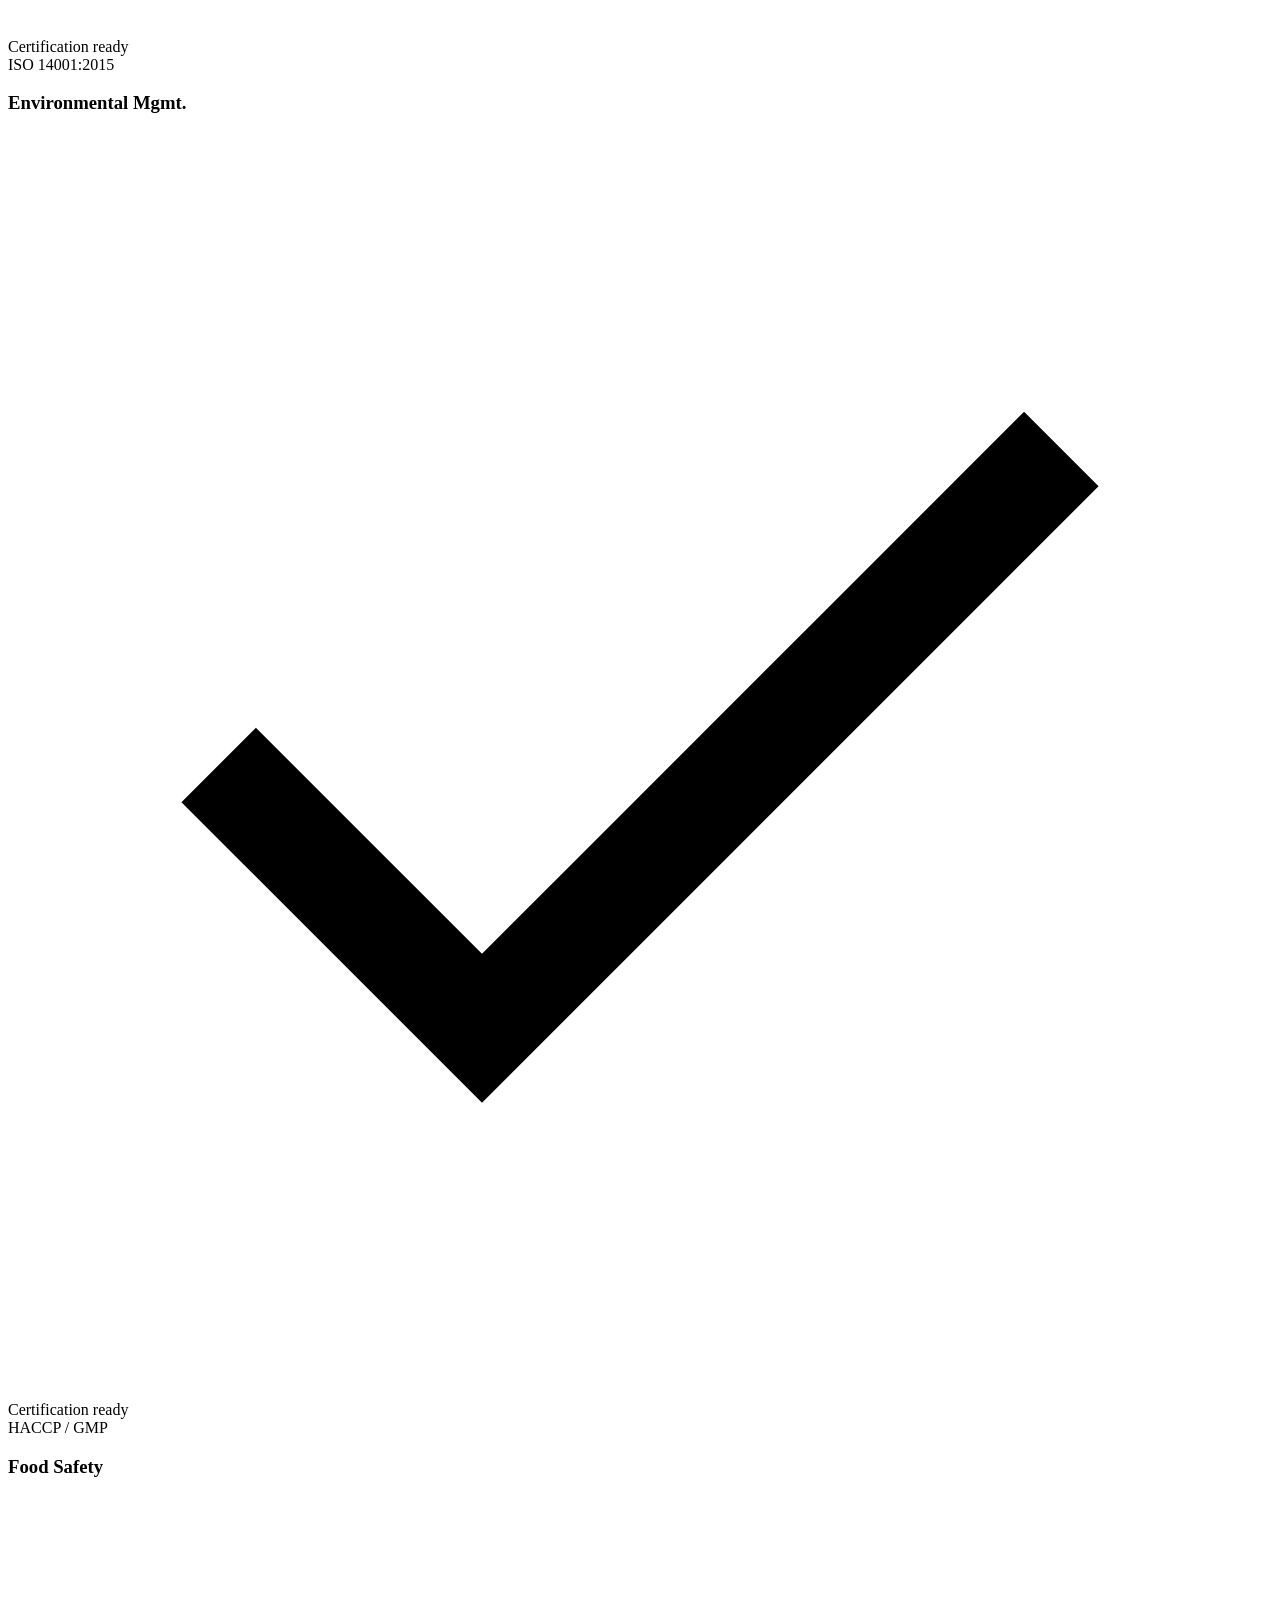
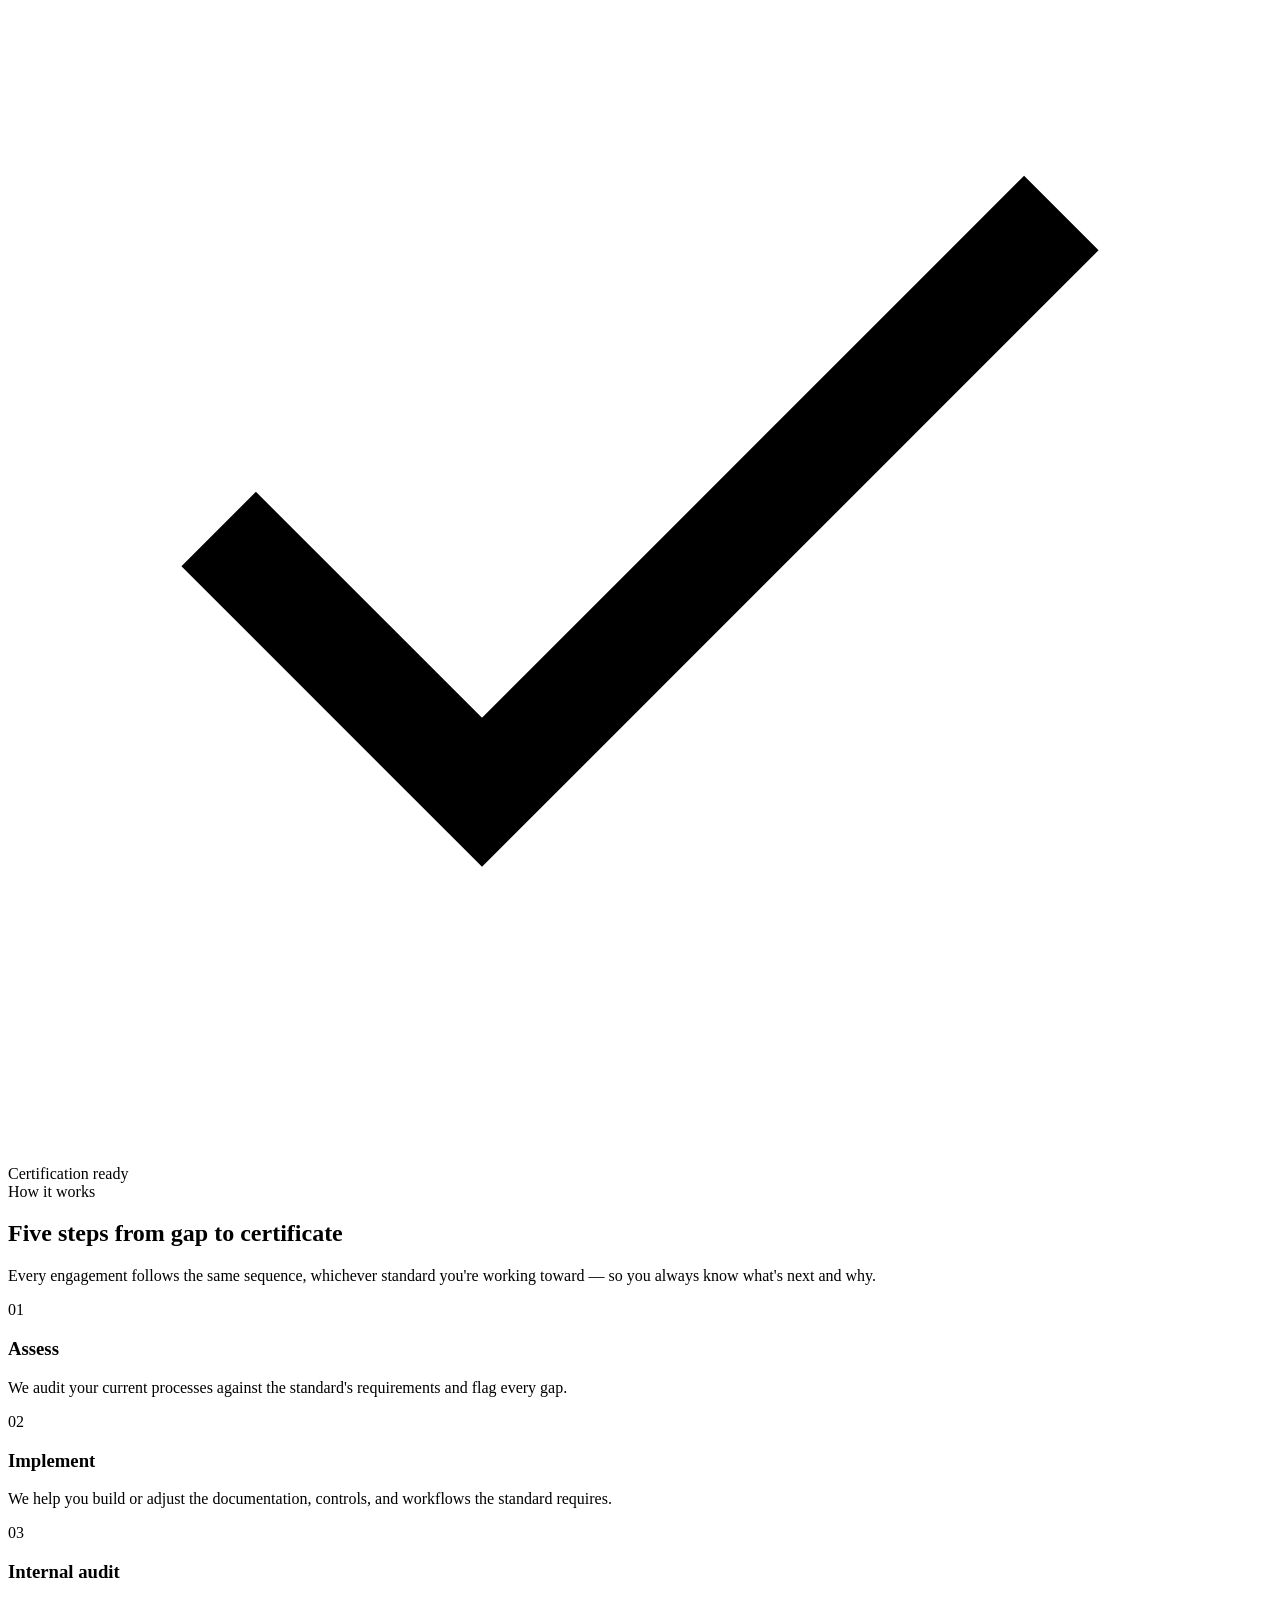
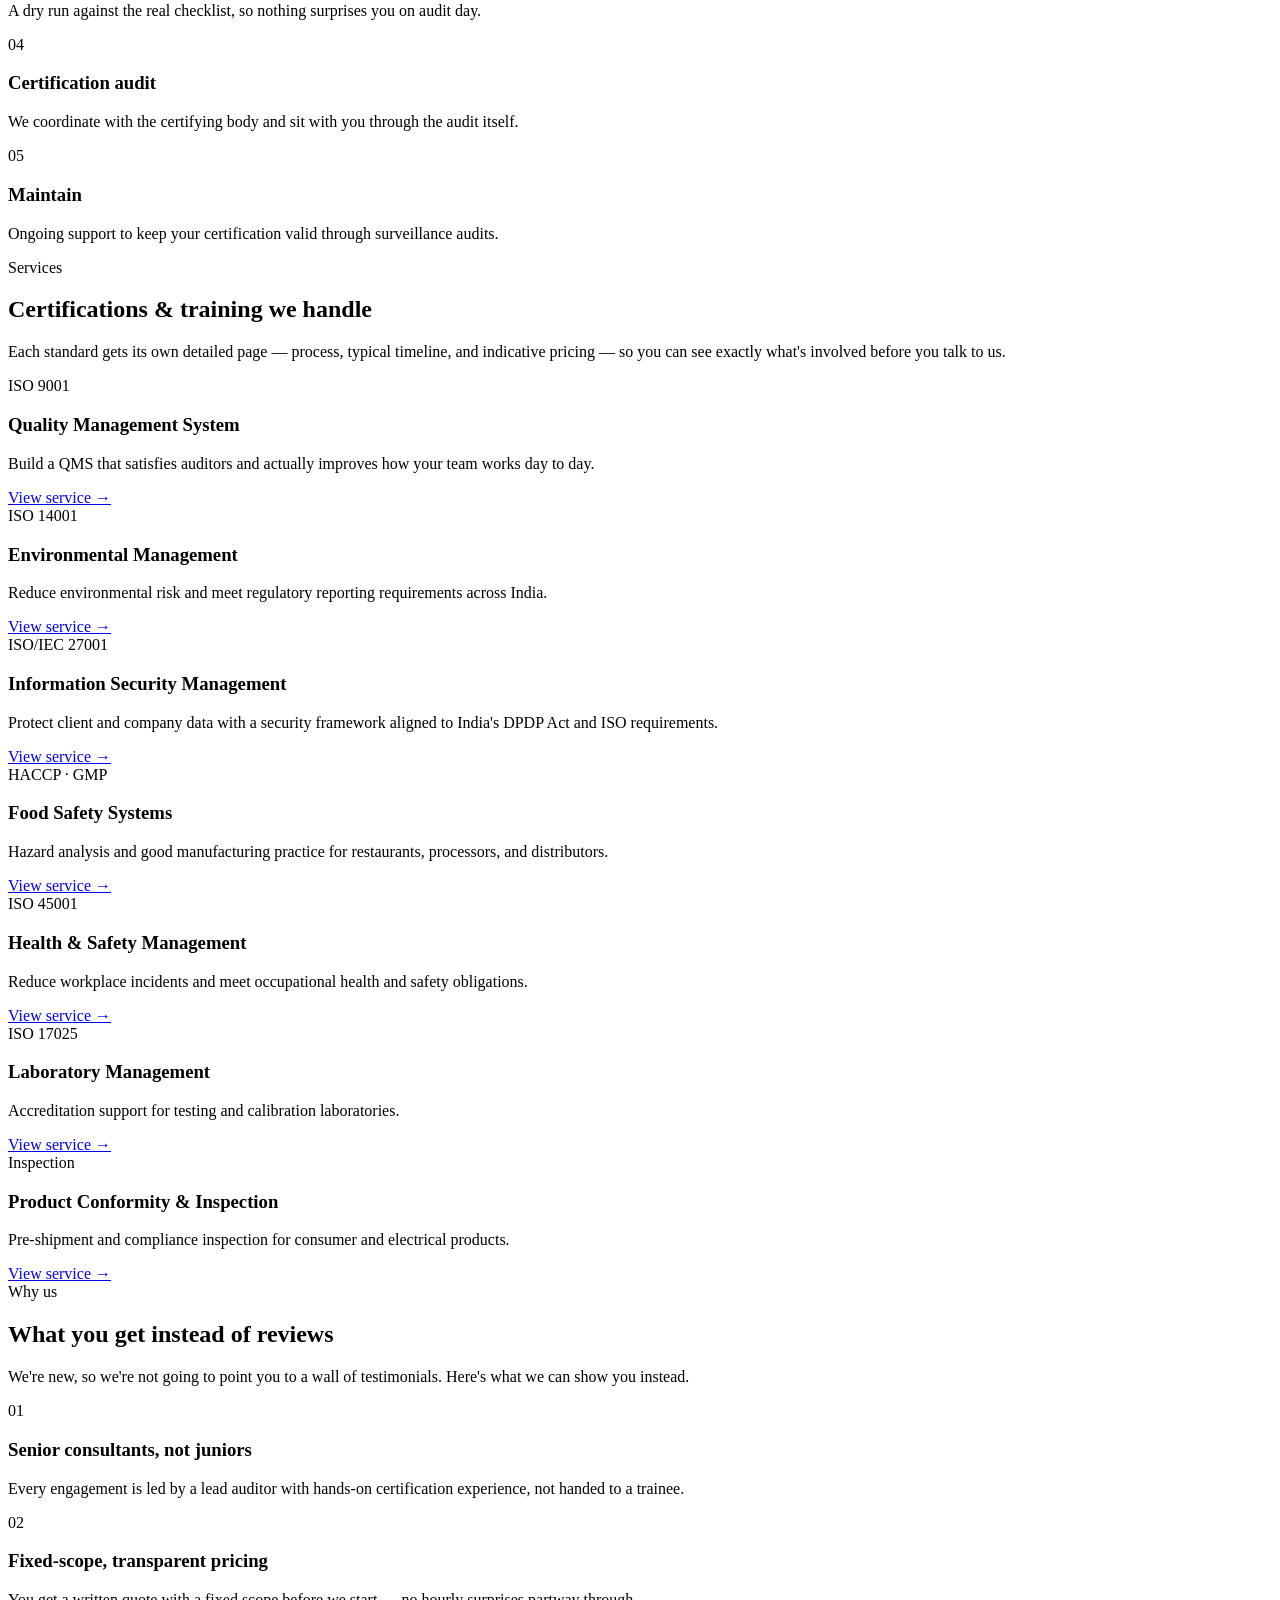
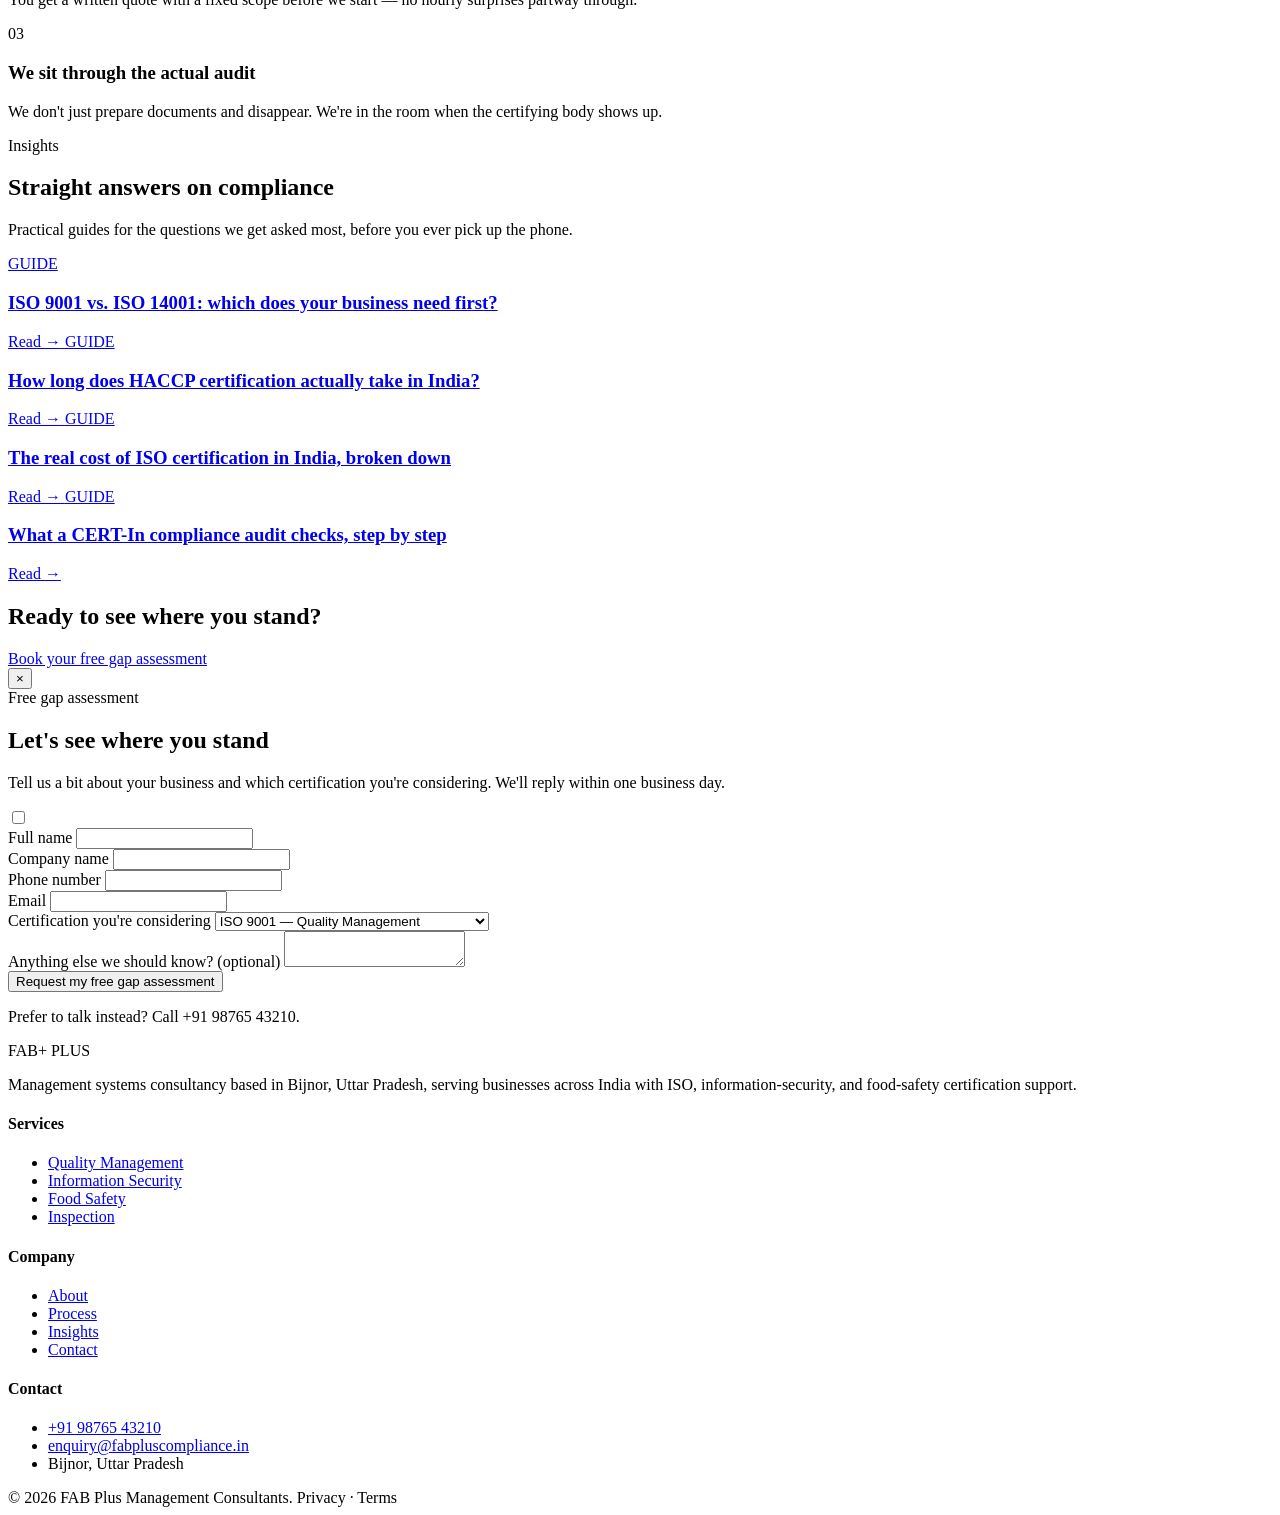
==== commit a8661a25: "Add files via upload" ====
--- a/index.html
+++ b/index.html
@@ -14,7 +14,7 @@
     <div class="utility-left">
       <a href="tel:+919876543210">+91 98765 43210</a>
       <a href="mailto:enquiry@fabpluscompliance.in">enquiry@fabpluscompliance.in</a>
-      <span>Mumbai, India</span>
+      <span>Bijnor, Uttar Pradesh</span>
     </div>
     <div class="utility-right">
       <a href="#" aria-label="LinkedIn">in</a>
@@ -290,7 +290,7 @@
     <div class="foot-grid">
       <div>
         <div class="foot-brand">FAB+ PLUS</div>
-        <p class="foot-desc">Management systems consultancy in Mumbai, helping Indian businesses reach and maintain ISO, information-security, and food-safety certification.</p>
+        <p class="foot-desc">Management systems consultancy based in Bijnor, Uttar Pradesh, serving businesses across India with ISO, information-security, and food-safety certification support.</p>
       </div>
       <div>
         <h4>Services</h4>
@@ -315,7 +315,7 @@
         <ul>
           <li><a href="tel:+919876543210">+91 98765 43210</a></li>
           <li><a href="mailto:enquiry@fabpluscompliance.in">enquiry@fabpluscompliance.in</a></li>
-          <li>Mumbai, India</li>
+          <li>Bijnor, Uttar Pradesh</li>
         </ul>
       </div>
     </div>
